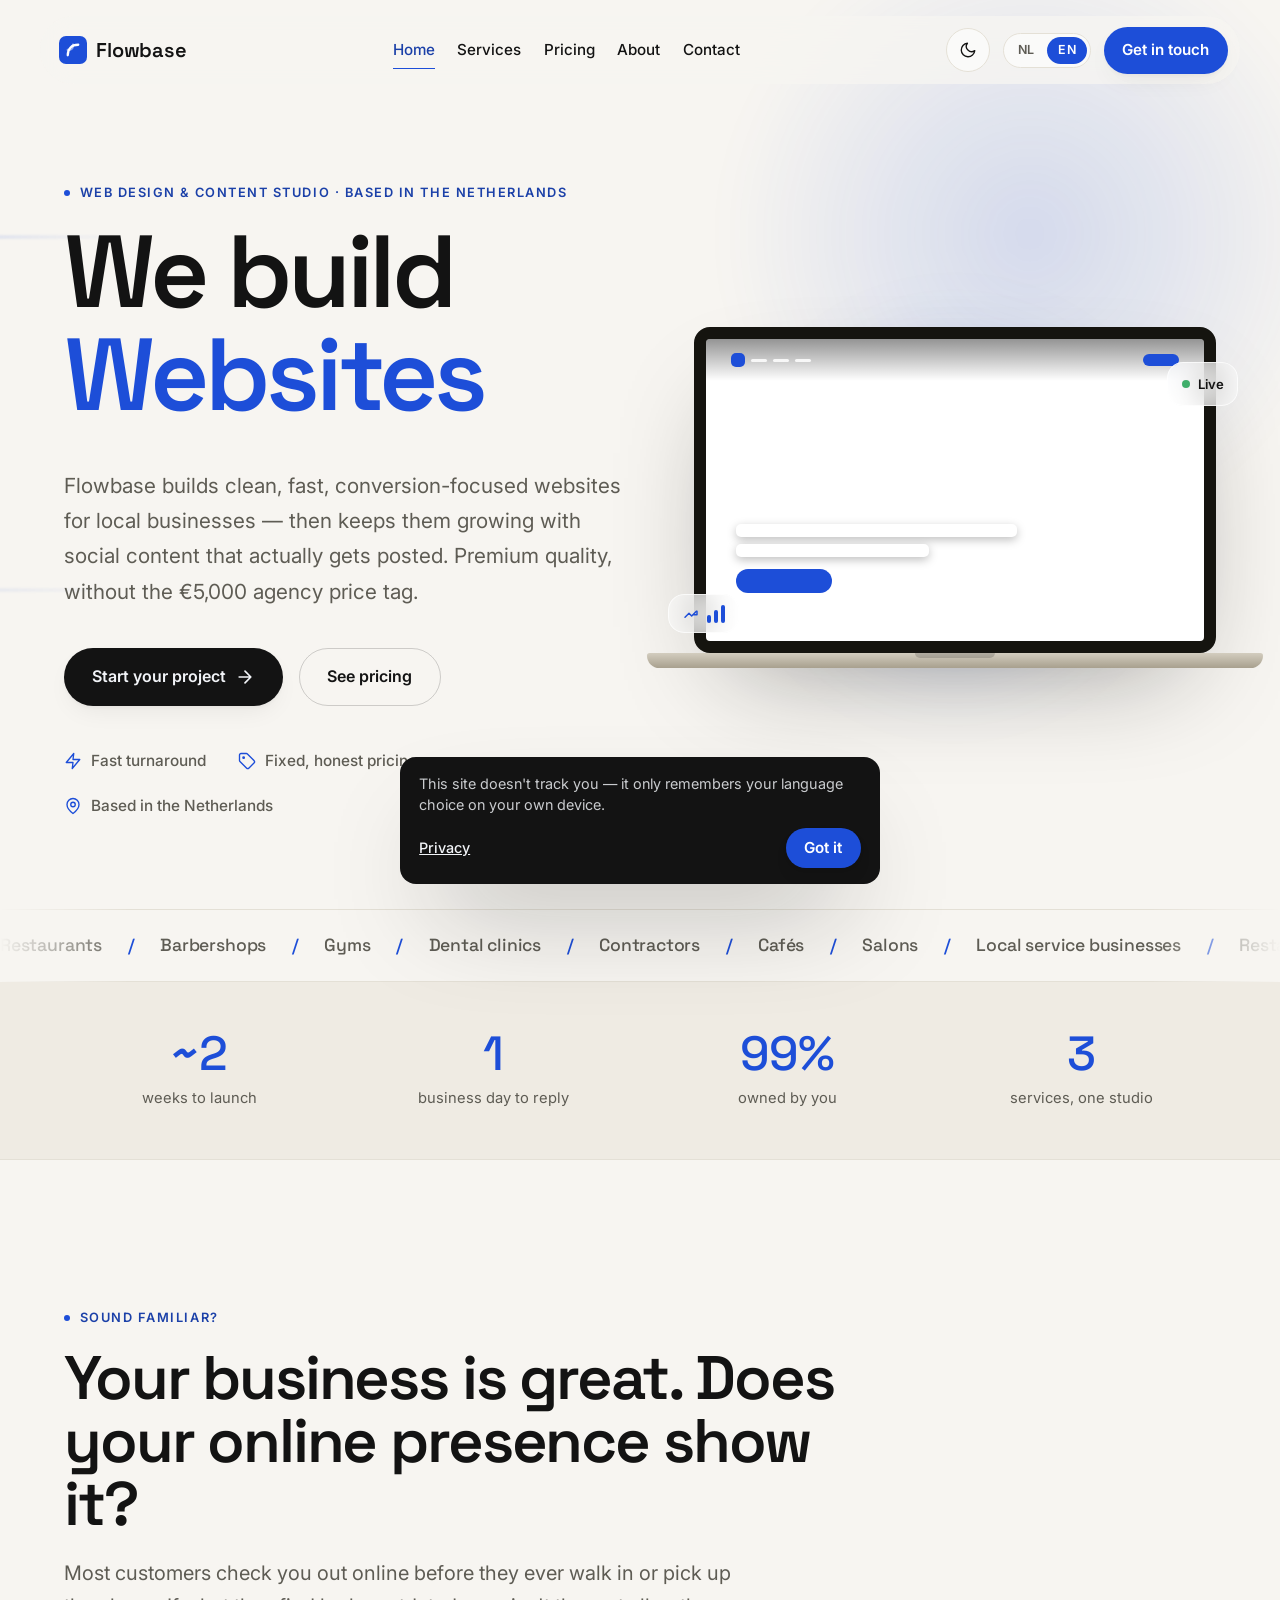
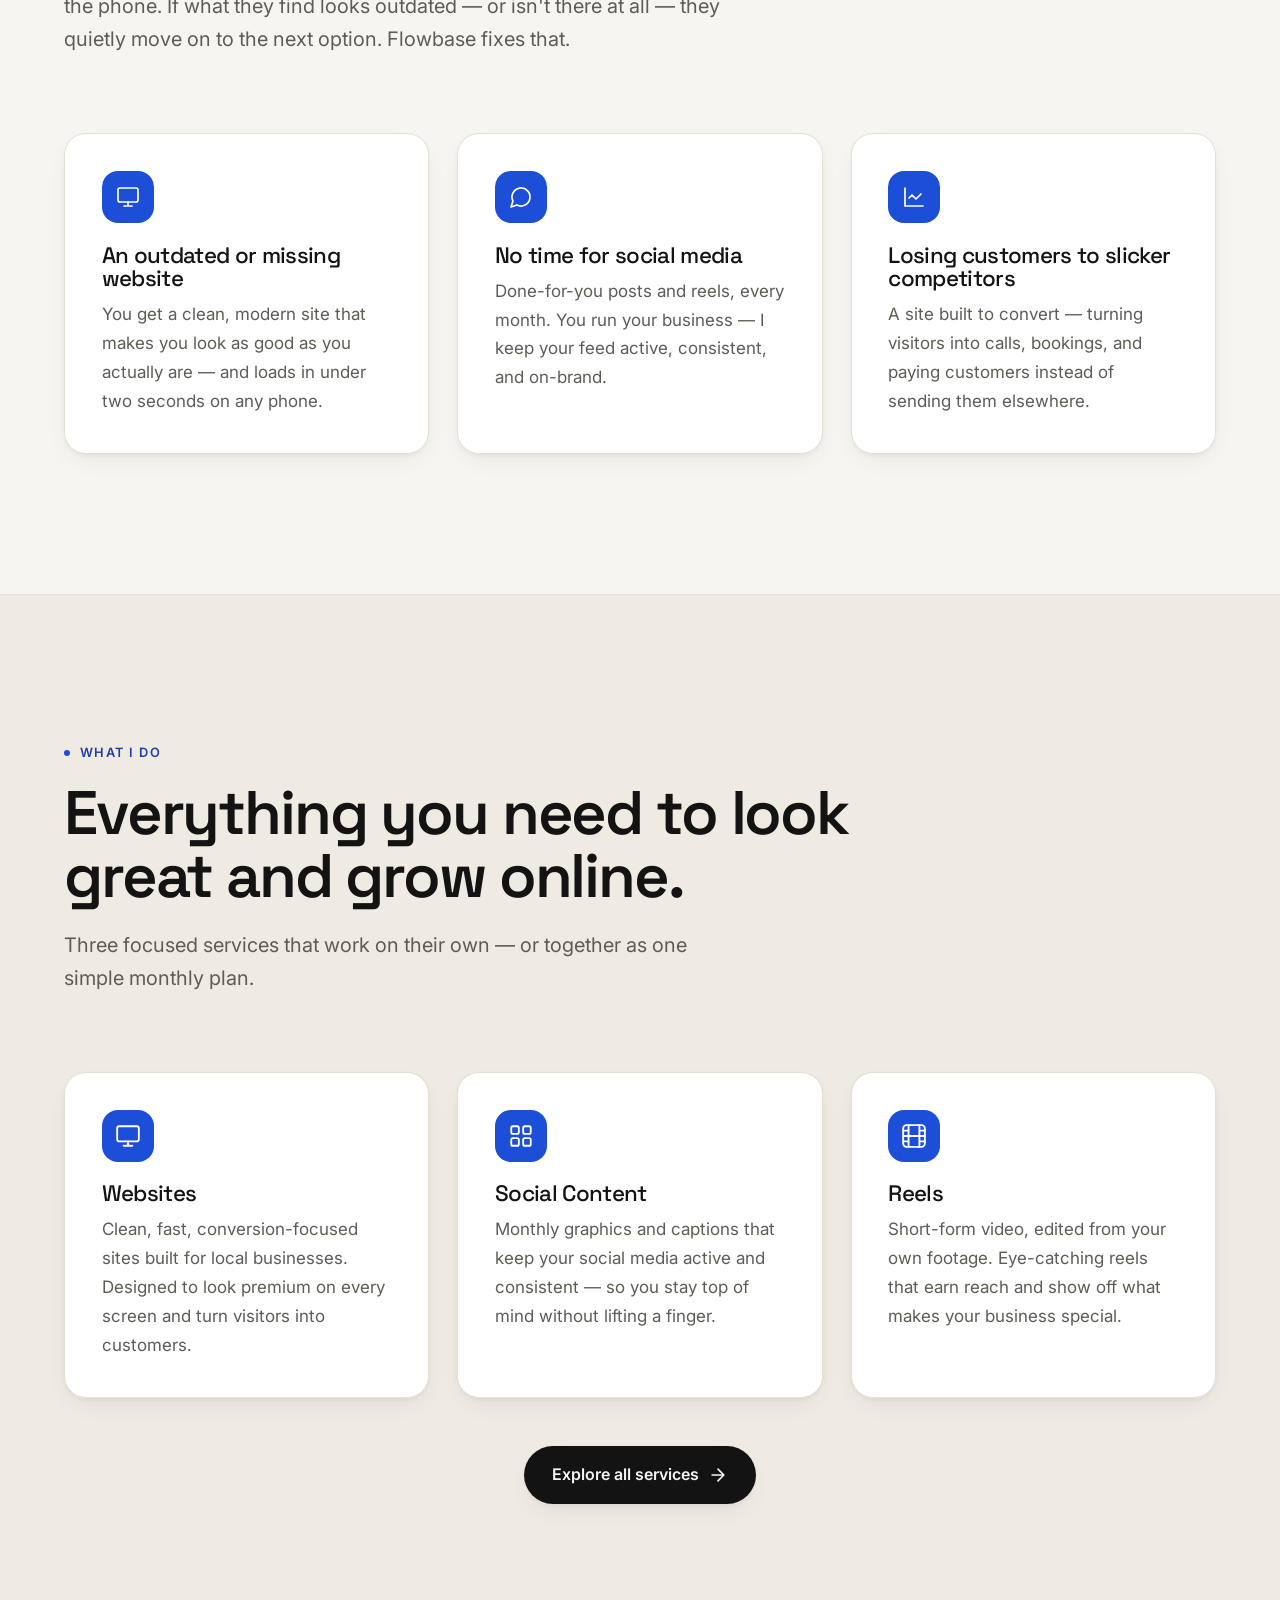
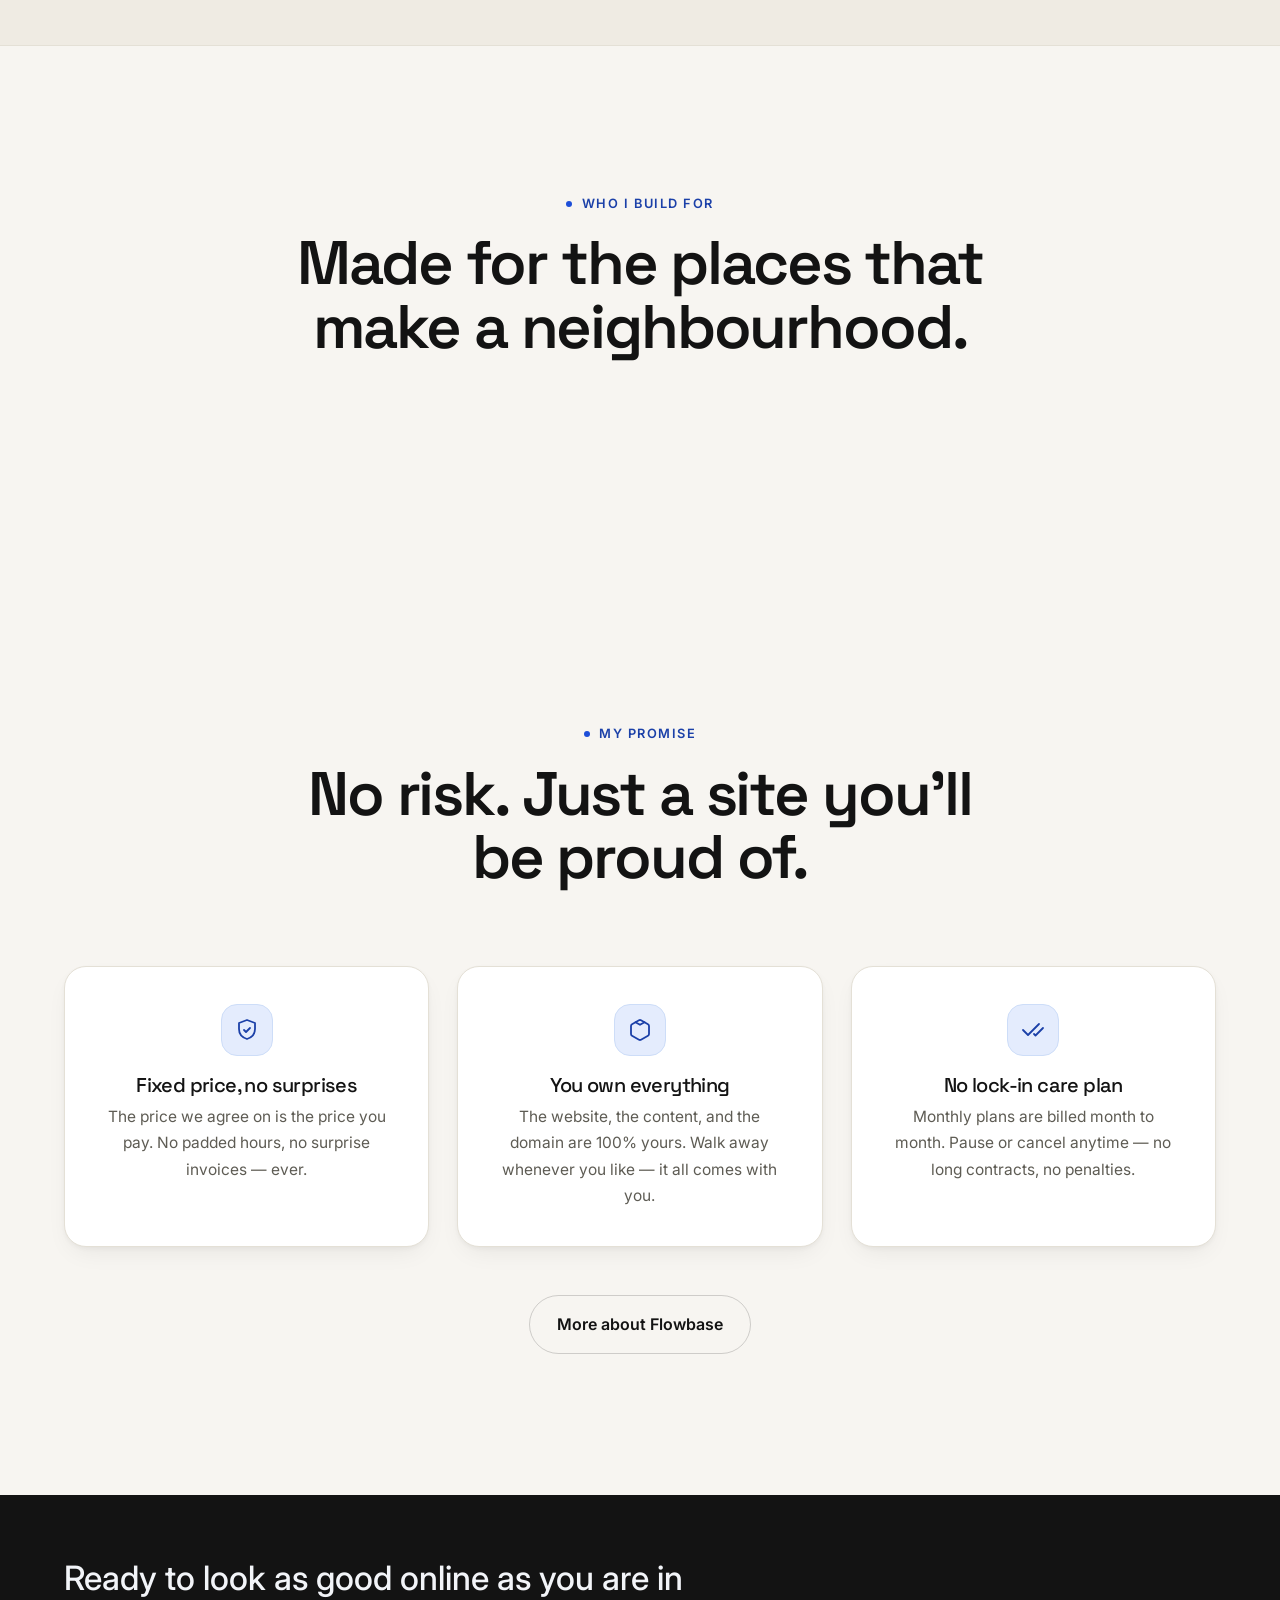
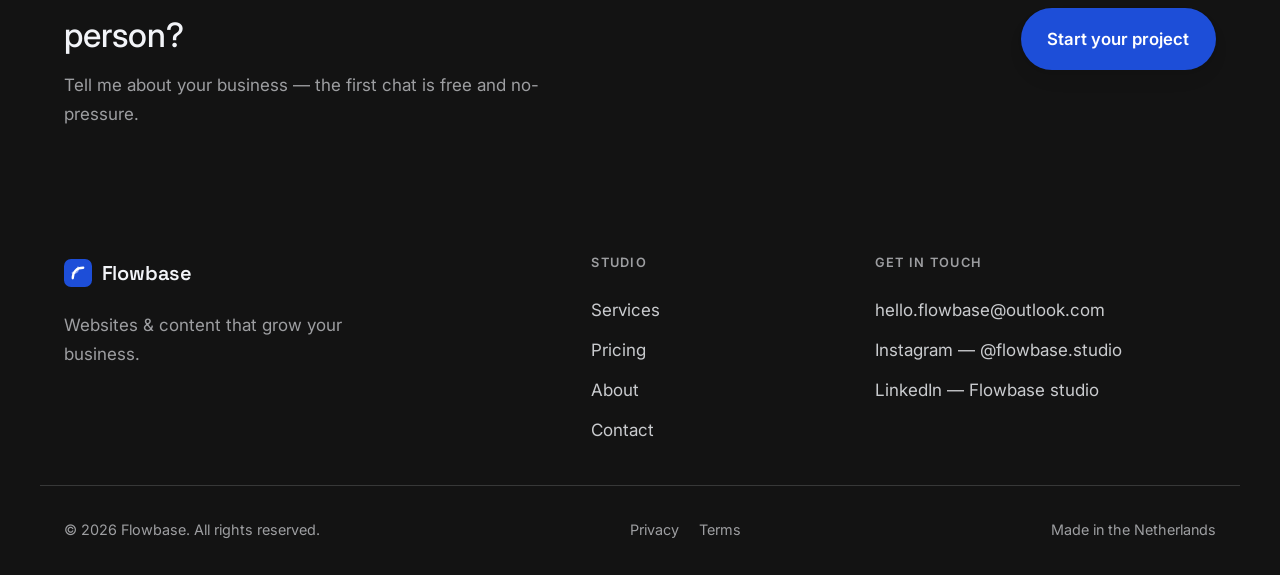
==== index.html @ be9048ef "Initial commit: Flowbase marketing site Static bilingual (NL/EN) multi-page site (Home, Services, Pr" ====
<!DOCTYPE html>
<html lang="en" data-page="home">
<head>
  <meta charset="UTF-8" />
  <meta name="viewport" content="width=device-width, initial-scale=1.0" />
  <title>Flowbase — Websites & content that grow your business</title>
  <meta name="description" content="Flowbase is a web design & content studio for local businesses in the Netherlands. Clean, fast, conversion-focused websites — plus ongoing social content." />
  <meta name="theme-color" content="#F7F5F1" />

  <!-- Open Graph / social preview. Export assets/img/og-image.svg → 1200×630 assets/img/og-image.jpg before launch. -->
  <meta property="og:type" content="website" />
  <meta property="og:site_name" content="Flowbase" />
  <meta property="og:title" content="Flowbase — Websites & content that grow your business" />
  <meta property="og:description" content="Clean, fast, conversion-focused websites for local businesses in the Netherlands — without the agency price tag." />
  <meta property="og:url" content="https://flowbase.nl/" />
  <meta property="og:image" content="https://flowbase.nl/assets/img/og-image.jpg" />
  <meta property="og:image:width" content="1200" />
  <meta property="og:image:height" content="630" />
  <meta property="og:locale" content="nl_NL" />
  <meta property="og:locale:alternate" content="en_US" />
  <meta name="twitter:card" content="summary_large_image" />
  <meta name="twitter:title" content="Flowbase — Websites & content that grow your business" />
  <meta name="twitter:image" content="https://flowbase.nl/assets/img/og-image.jpg" />

  <link rel="icon" href="assets/img/favicon.svg" type="image/svg+xml" />
  <link rel="apple-touch-icon" href="assets/img/favicon.svg" />
  <link rel="manifest" href="site.webmanifest" />
  <meta name="apple-mobile-web-app-title" content="Flowbase" />
  <meta name="mobile-web-app-capable" content="yes" />

  <!-- Local SEO: tells Google this is an NL studio serving local businesses -->
  <script type="application/ld+json">
  {
    "@context": "https://schema.org",
    "@type": "ProfessionalService",
    "name": "Flowbase",
    "description": "Web design & content studio for local businesses in the Netherlands. Clean, fast, conversion-focused websites plus ongoing social content.",
    "url": "https://flowbase.nl/",
    "email": "hello.flowbase@outlook.com",
    "image": "https://flowbase.nl/assets/img/og-image.jpg",
    "priceRange": "€€",
    "areaServed": { "@type": "Country", "name": "Netherlands" },
    "address": { "@type": "PostalAddress", "addressCountry": "NL" },
    "knowsLanguage": ["nl", "en"],
    "sameAs": [
      "https://www.instagram.com/flowbase.studio/",
      "https://www.linkedin.com/in/flowbase-studio-45427a419/"
    ],
    "makesOffer": [
      { "@type": "Offer", "itemOffered": { "@type": "Service", "name": "Website design & build" } },
      { "@type": "Offer", "itemOffered": { "@type": "Service", "name": "Social content" } },
      { "@type": "Offer", "itemOffered": { "@type": "Service", "name": "Reels / short-form video" } }
    ]
  }
  </script>

  <!-- prefetch other pages on hover for instant navigation -->
  <script type="speculationrules">
  { "prefetch": [ { "source": "document", "where": { "href_matches": "/*" }, "eagerness": "moderate" } ] }
  </script>

  <!-- Fonts: Fraunces (editorial display) + Inter (body) -->
  <link rel="preconnect" href="https://fonts.googleapis.com" />
  <link rel="preconnect" href="https://fonts.gstatic.com" crossorigin />
  <link href="https://fonts.googleapis.com/css2?family=Space+Grotesk:wght@400;500;600;700&family=Inter:wght@400;500;600;700&display=swap" rel="stylesheet" />

  <!-- set theme before paint to avoid a flash -->
  <script>
    (function () {
      try {
        var t = localStorage.getItem('flowbase-theme');
        if (t !== 'dark' && t !== 'light') {
          t = window.matchMedia && window.matchMedia('(prefers-color-scheme: dark)').matches ? 'dark' : 'light';
        }
        if (t === 'dark') document.documentElement.setAttribute('data-theme', 'dark');
      } catch (e) {}
    })();
  </script>

  <link rel="stylesheet" href="assets/css/styles.css" />
</head>
<body>
  <a class="skip-link" href="#main" data-i18n="skip">Skip to content</a>

  <!-- ============ NAV ============ -->
  <header class="nav" id="nav">
    <div class="nav__inner">
      <a href="index.html" class="brand" aria-label="Flowbase home">
        <span class="brand__mark" aria-hidden="true">
          <svg viewBox="0 0 32 32" width="28" height="28" fill="none">
            <rect width="32" height="32" rx="8" fill="#C2613D"/>
            <path d="M10 22c0-7 4-12 12-12" stroke="#FFFFFF" stroke-width="2.6" stroke-linecap="round"/>
            <path d="M10 16c4 0 6-2 6-6" stroke="#FFFFFF" stroke-width="2.6" stroke-linecap="round" opacity="0.5"/>
          </svg>
        </span>
        <span class="brand__name">Flowbase</span>
      </a>

      <nav class="nav__links" aria-label="Primary">
        <a href="index.html" class="is-active" aria-current="page" data-i18n="nav.home">Home</a>
        <a href="services.html" data-i18n="nav.services">Services</a>
        <a href="pricing.html" data-i18n="nav.pricing">Pricing</a>
        <a href="about.html" data-i18n="nav.about">About</a>
        <a href="contact.html" data-i18n="nav.contact">Contact</a>
      </nav>

      <div class="nav__cta">
        <button type="button" class="theme-toggle" aria-label="Toggle dark mode" aria-pressed="false">
          <svg class="i-moon" viewBox="0 0 24 24" width="18" height="18" fill="none" stroke="currentColor" stroke-width="1.8" stroke-linecap="round" stroke-linejoin="round" aria-hidden="true"><path d="M21 12.79A9 9 0 1 1 11.21 3 7 7 0 0 0 21 12.79z"/></svg>
          <svg class="i-sun" viewBox="0 0 24 24" width="18" height="18" fill="none" stroke="currentColor" stroke-width="1.8" stroke-linecap="round" stroke-linejoin="round" aria-hidden="true"><circle cx="12" cy="12" r="4"/><path d="M12 2v2M12 20v2M4.93 4.93l1.41 1.41M17.66 17.66l1.41 1.41M2 12h2M20 12h2M6.34 17.66l-1.41 1.41M19.07 4.93l-1.41 1.41"/></svg>
        </button>
        <div class="lang-switch" role="group" aria-label="Language / Taal">
          <button type="button" class="lang-switch__btn" data-lang="nl" aria-label="Nederlands" aria-pressed="false">NL</button>
          <button type="button" class="lang-switch__btn" data-lang="en" aria-label="English" aria-pressed="true">EN</button>
        </div>
        <a href="contact.html" class="btn btn--accent btn--sm" data-i18n="nav.cta">Get in touch</a>
      </div>

      <button class="nav__toggle" id="navToggle" aria-label="Open menu" aria-expanded="false" aria-controls="mobileMenu">
        <svg viewBox="0 0 24 24" width="24" height="24" fill="none" stroke="currentColor" stroke-width="1.8" stroke-linecap="round"><path d="M3 12h18M3 6h18M3 18h18"/></svg>
      </button>
    </div>

    <div class="mobile-menu" id="mobileMenu" hidden>
      <nav aria-label="Mobile">
        <a href="index.html" class="is-active" aria-current="page" data-i18n="nav.home">Home</a>
        <a href="services.html" data-i18n="nav.services">Services</a>
        <a href="pricing.html" data-i18n="nav.pricing">Pricing</a>
        <a href="about.html" data-i18n="nav.about">About</a>
        <a href="contact.html" data-i18n="nav.contact">Contact</a>
      </nav>
      <div class="mobile-menu__lang">
        <span data-i18n="nav.language">Language</span>
        <div class="lang-switch" role="group" aria-label="Language / Taal">
          <button type="button" class="lang-switch__btn" data-lang="nl" aria-label="Nederlands" aria-pressed="false">NL</button>
          <button type="button" class="lang-switch__btn" data-lang="en" aria-label="English" aria-pressed="true">EN</button>
        </div>
      </div>
      <div class="mobile-menu__lang">
        <span data-i18n="nav.theme">Theme</span>
        <button type="button" class="theme-toggle" aria-label="Toggle dark mode" aria-pressed="false">
          <svg class="i-moon" viewBox="0 0 24 24" width="18" height="18" fill="none" stroke="currentColor" stroke-width="1.8" stroke-linecap="round" stroke-linejoin="round" aria-hidden="true"><path d="M21 12.79A9 9 0 1 1 11.21 3 7 7 0 0 0 21 12.79z"/></svg>
          <svg class="i-sun" viewBox="0 0 24 24" width="18" height="18" fill="none" stroke="currentColor" stroke-width="1.8" stroke-linecap="round" stroke-linejoin="round" aria-hidden="true"><circle cx="12" cy="12" r="4"/><path d="M12 2v2M12 20v2M4.93 4.93l1.41 1.41M17.66 17.66l1.41 1.41M2 12h2M20 12h2M6.34 17.66l-1.41 1.41M19.07 4.93l-1.41 1.41"/></svg>
        </button>
      </div>
      <a href="contact.html" class="btn btn--accent btn--block" data-i18n="nav.cta">Get in touch</a>
    </div>
  </header>

  <main id="main">

    <!-- ============ HERO ============ -->
    <section class="hero" id="home">
      <div class="hero__accent" aria-hidden="true">
        <span class="hero__accent-glow"></span>
        <span class="hero__accent-line hero__accent-line--1"></span>
        <span class="hero__accent-line hero__accent-line--2"></span>
      </div>

      <div class="container hero__inner">
        <div class="hero__copy">
          <p class="eyebrow reveal">
            <span class="eyebrow__dot" aria-hidden="true"></span>
            <span data-i18n="hero.eyebrow">Web design &amp; content studio · Based in the Netherlands</span>
          </p>

          <h1 class="hero__title reveal">
            <span class="hero__lead" data-i18n="hero.lead">We build</span>
            <span class="rotate" aria-hidden="true" data-rotate>
              <span class="rotate__word is-active">Websites</span>
            </span>
            <span class="visually-hidden" data-i18n="hero.rotateAll">websites, content, reels, and growth.</span>
          </h1>

          <p class="hero__sub reveal" data-i18n="hero.sub">
            Flowbase builds clean, fast, conversion-focused websites for local businesses —
            then keeps them growing with social content that actually gets posted.
            Premium quality, without the €5,000 agency price tag.
          </p>
          <div class="hero__actions reveal">
            <a href="contact.html" class="btn btn--primary">
              <span data-i18n="hero.cta1">Start your project</span>
              <svg viewBox="0 0 24 24" width="20" height="20" fill="none" stroke="currentColor" stroke-width="2" stroke-linecap="round" stroke-linejoin="round" aria-hidden="true"><path d="M5 12h14M12 5l7 7-7 7"/></svg>
            </a>
            <a href="pricing.html" class="btn btn--outline" data-i18n="hero.cta2">See pricing</a>
          </div>

          <ul class="hero__trust reveal" aria-label="Reassurances">
            <li>
              <svg viewBox="0 0 24 24" width="18" height="18" fill="none" stroke="currentColor" stroke-width="1.8" stroke-linecap="round" stroke-linejoin="round" aria-hidden="true"><path d="M13 2 3 14h9l-1 8 10-12h-9z"/></svg>
              <span data-i18n="trust.fast">Fast turnaround</span>
            </li>
            <li>
              <svg viewBox="0 0 24 24" width="18" height="18" fill="none" stroke="currentColor" stroke-width="1.8" stroke-linecap="round" stroke-linejoin="round" aria-hidden="true"><path d="M12.586 2.586A2 2 0 0 0 11.172 2H4a2 2 0 0 0-2 2v7.172a2 2 0 0 0 .586 1.414l8.704 8.704a2.426 2.426 0 0 0 3.42 0l6.58-6.58a2.426 2.426 0 0 0 0-3.42z"/><circle cx="7.5" cy="7.5" r="1" fill="currentColor"/></svg>
              <span data-i18n="trust.pricing">Fixed, honest pricing</span>
            </li>
            <li>
              <svg viewBox="0 0 24 24" width="18" height="18" fill="none" stroke="currentColor" stroke-width="1.8" stroke-linecap="round" stroke-linejoin="round" aria-hidden="true"><path d="M20 10c0 6-8 12-8 12s-8-6-8-12a8 8 0 0 1 16 0z"/><circle cx="12" cy="10" r="3"/></svg>
              <span data-i18n="trust.nl">Based in the Netherlands</span>
            </li>
          </ul>
        </div>

        <div class="hero__visual reveal" aria-hidden="true">
          <div class="hero-visual">
            <span class="hero-visual__glow"></span>
            <div class="hero-visual__float">
              <!-- HERO DEVICE — laptop showing an example client website.
                   IMAGE: warm, bright local-business interior used as the site's hero photo.
                   Swap src with a real screenshot of a site you built. Ideal 1280×800 (16:10),
                   WebP, < ~120 KB. -->
              <div class="laptop">
                <div class="laptop__screen">
                  <div class="site-mock">
                    <img src="https://images.unsplash.com/photo-1554118811-1e0d58224f24?w=1100&q=80&auto=format&fit=crop" alt="" width="1280" height="800" loading="lazy" decoding="async" onerror="this.remove()" />
                    <div class="site-mock__bar">
                      <span class="site-mock__logo"></span>
                      <i></i><i></i><i></i><i class="is-cta"></i>
                    </div>
                    <div class="site-mock__cap"><b></b><b></b><em></em></div>
                  </div>
                </div>
                <div class="laptop__deck"></div>
              </div>
              <div class="hero-visual__chip hero-visual__chip--growth">
                <svg viewBox="0 0 24 24" width="16" height="16" fill="none" stroke="currentColor" stroke-width="2.2" stroke-linecap="round" stroke-linejoin="round"><path d="M3 17l6-6 4 4 7-7"/><path d="M21 8v5h-5"/></svg>
                <span class="hero-visual__bars"><i></i><i></i><i></i></span>
              </div>
              <div class="hero-visual__chip hero-visual__chip--live">
                <span class="hero-visual__pulse" aria-hidden="true"></span>
                <span>Live</span>
              </div>
            </div>
          </div>
        </div>
      </div>

      <div class="hero__marquee" aria-hidden="true">
        <div class="marquee__track">
          <span data-i18n="aud.restaurants">Restaurants</span><span class="dot">/</span>
          <span data-i18n="aud.barbershops">Barbershops</span><span class="dot">/</span>
          <span data-i18n="aud.gyms">Gyms</span><span class="dot">/</span>
          <span data-i18n="aud.dental">Dental clinics</span><span class="dot">/</span>
          <span data-i18n="aud.contractors">Contractors</span><span class="dot">/</span>
          <span data-i18n="aud.cafes">Cafés</span><span class="dot">/</span>
          <span data-i18n="aud.salons">Salons</span><span class="dot">/</span>
          <span data-i18n="aud.local">Local service businesses</span><span class="dot">/</span>
          <span data-i18n="aud.restaurants">Restaurants</span><span class="dot">/</span>
          <span data-i18n="aud.barbershops">Barbershops</span><span class="dot">/</span>
          <span data-i18n="aud.gyms">Gyms</span><span class="dot">/</span>
          <span data-i18n="aud.dental">Dental clinics</span><span class="dot">/</span>
          <span data-i18n="aud.contractors">Contractors</span><span class="dot">/</span>
          <span data-i18n="aud.cafes">Cafés</span><span class="dot">/</span>
          <span data-i18n="aud.salons">Salons</span><span class="dot">/</span>
          <span data-i18n="aud.local">Local service businesses</span><span class="dot">/</span>
        </div>
      </div>
    </section>

    <!-- ============ STATS ============ -->
    <section class="stats-band" aria-label="At a glance">
      <div class="container stats reveal">
        <div class="stat">
          <span class="stat__num" data-count="2" data-suffix="" data-prefix="~">~2</span>
          <span class="stat__label" data-i18n="stat1.label">weeks to launch</span>
        </div>
        <div class="stat">
          <span class="stat__num" data-count="1" data-suffix="" data-prefix="">1</span>
          <span class="stat__label" data-i18n="stat2.label">business day to reply</span>
        </div>
        <div class="stat">
          <span class="stat__num" data-count="100" data-suffix="%" data-prefix="">100%</span>
          <span class="stat__label" data-i18n="stat3.label">owned by you</span>
        </div>
        <div class="stat">
          <span class="stat__num" data-count="3" data-suffix="" data-prefix="">3</span>
          <span class="stat__label" data-i18n="stat4.label">services, one studio</span>
        </div>
      </div>
    </section>

    <!-- ============ PROBLEM / WHY ============ -->
    <section class="section problems" aria-labelledby="problems-title">
      <div class="container">
        <div class="section__head reveal">
          <p class="eyebrow"><span class="eyebrow__dot" aria-hidden="true"></span><span data-i18n="problems.eyebrow">Sound familiar?</span></p>
          <h2 class="section__title" id="problems-title" data-i18n="problems.title">Your business is great. Does your online presence show it?</h2>
          <p class="section__lead" data-i18n="problems.lead">Most customers check you out online before they ever walk in or pick up the phone. If what they find looks outdated — or isn't there at all — they quietly move on to the next option. Flowbase fixes that.</p>
        </div>

        <div class="grid grid--3">
          <article class="card problem-card reveal">
            <div class="problem-card__icon" aria-hidden="true">
              <svg viewBox="0 0 24 24" width="24" height="24" fill="none" stroke="currentColor" stroke-width="1.7" stroke-linecap="round" stroke-linejoin="round"><rect x="2" y="3" width="20" height="14" rx="2"/><path d="M8 21h8M12 17v4"/></svg>
            </div>
            <h3 data-i18n="p1.title">An outdated or missing website</h3>
            <p data-i18n="p1.body">You get a clean, modern site that makes you look as good as you actually are — and loads in under two seconds on any phone.</p>
          </article>

          <article class="card problem-card reveal">
            <div class="problem-card__icon" aria-hidden="true">
              <svg viewBox="0 0 24 24" width="24" height="24" fill="none" stroke="currentColor" stroke-width="1.7" stroke-linecap="round" stroke-linejoin="round"><path d="M7.9 20A9 9 0 1 0 4 16.1L2 22Z"/></svg>
            </div>
            <h3 data-i18n="p2.title">No time for social media</h3>
            <p data-i18n="p2.body">Done-for-you posts and reels, every month. You run your business — I keep your feed active, consistent, and on-brand.</p>
          </article>

          <article class="card problem-card reveal">
            <div class="problem-card__icon" aria-hidden="true">
              <svg viewBox="0 0 24 24" width="24" height="24" fill="none" stroke="currentColor" stroke-width="1.7" stroke-linecap="round" stroke-linejoin="round"><path d="M3 3v18h18"/><path d="m19 9-5 5-4-4-3 3"/></svg>
            </div>
            <h3 data-i18n="p3.title">Losing customers to slicker competitors</h3>
            <p data-i18n="p3.body">A site built to convert — turning visitors into calls, bookings, and paying customers instead of sending them elsewhere.</p>
          </article>
        </div>
      </div>
    </section>

    <!-- ============ SERVICES TEASER ============ -->
    <section class="section section--alt" aria-labelledby="home-services-title">
      <div class="container">
        <div class="section__head reveal">
          <p class="eyebrow"><span class="eyebrow__dot" aria-hidden="true"></span><span data-i18n="services.eyebrow">What I do</span></p>
          <h2 class="section__title" id="home-services-title" data-i18n="services.title">Everything you need to look great and grow online.</h2>
          <p class="section__lead" data-i18n="services.lead">Three focused services that work on their own — or together as one simple monthly plan.</p>
        </div>

        <div class="grid grid--3">
          <article class="card service-card reveal">
            <div class="service-card__icon" aria-hidden="true">
              <svg viewBox="0 0 24 24" width="26" height="26" fill="none" stroke="currentColor" stroke-width="1.7" stroke-linecap="round" stroke-linejoin="round"><rect x="2" y="3" width="20" height="14" rx="2"/><path d="M8 21h8M12 17v4"/></svg>
            </div>
            <h3 data-i18n="svc1.title">Websites</h3>
            <p data-i18n="svc1.body">Clean, fast, conversion-focused sites built for local businesses. Designed to look premium on every screen and turn visitors into customers.</p>
          </article>

          <article class="card service-card reveal">
            <div class="service-card__icon" aria-hidden="true">
              <svg viewBox="0 0 24 24" width="26" height="26" fill="none" stroke="currentColor" stroke-width="1.7" stroke-linecap="round" stroke-linejoin="round"><rect x="3" y="3" width="7" height="7" rx="1.5"/><rect x="14" y="3" width="7" height="7" rx="1.5"/><rect x="14" y="14" width="7" height="7" rx="1.5"/><rect x="3" y="14" width="7" height="7" rx="1.5"/></svg>
            </div>
            <h3 data-i18n="svc2.title">Social Content</h3>
            <p data-i18n="svc2.body">Monthly graphics and captions that keep your social media active and consistent — so you stay top of mind without lifting a finger.</p>
          </article>

          <article class="card service-card reveal">
            <div class="service-card__icon" aria-hidden="true">
              <svg viewBox="0 0 24 24" width="26" height="26" fill="none" stroke="currentColor" stroke-width="1.7" stroke-linecap="round" stroke-linejoin="round"><rect x="2" y="2" width="20" height="20" rx="3"/><path d="M7 2v20M17 2v20M2 12h20M2 7h5M2 17h5M17 17h5M17 7h5"/></svg>
            </div>
            <h3 data-i18n="svc3.title">Reels</h3>
            <p data-i18n="svc3.body">Short-form video, edited from your own footage. Eye-catching reels that earn reach and show off what makes your business special.</p>
          </article>
        </div>

        <div class="section__foot reveal">
          <a href="services.html" class="btn btn--primary"><span data-i18n="home.servicesCta">Explore all services</span>
            <svg viewBox="0 0 24 24" width="20" height="20" fill="none" stroke="currentColor" stroke-width="2" stroke-linecap="round" stroke-linejoin="round" aria-hidden="true"><path d="M5 12h14M12 5l7 7-7 7"/></svg>
          </a>
        </div>
      </div>
    </section>

    <!-- ============ LOCAL-BUSINESS INTERIORS ============ -->
    <section class="section" aria-labelledby="interiors-title">
      <div class="container">
        <div class="section__head section__head--center reveal">
          <p class="eyebrow"><span class="eyebrow__dot" aria-hidden="true"></span><span data-i18n="interiors.eyebrow">Who I build for</span></p>
          <h2 class="section__title" id="interiors-title" data-i18n="interiors.title">Made for the places that make a neighbourhood.</h2>
        </div>
        <!-- INTERIOR PHOTOS — bright, warm, modern local-business interiors. Swap for real client venues.
             Ideal 800×1000 (4:5), WebP, < ~120 KB each, kept to one consistent warm tone. -->
        <div class="interiors reveal">
          <figure class="interior">
            <img src="https://images.unsplash.com/photo-1559339352-11d035aa65de?w=800&q=80&auto=format&fit=crop" alt="Modern café interior" width="800" height="1000" loading="lazy" decoding="async" onerror="this.closest('.interior').style.display='none'" />
            <figcaption class="interior__label" data-i18n="interiors.cafe">Cafés</figcaption>
          </figure>
          <figure class="interior">
            <img src="https://images.unsplash.com/photo-1517248135467-4c7edcad34c4?w=800&q=80&auto=format&fit=crop" alt="Modern restaurant interior" width="800" height="1000" loading="lazy" decoding="async" onerror="this.closest('.interior').style.display='none'" />
            <figcaption class="interior__label" data-i18n="interiors.restaurant">Restaurants</figcaption>
          </figure>
          <figure class="interior">
            <img src="https://images.unsplash.com/photo-1503951914875-452162b0f3f1?w=800&q=80&auto=format&fit=crop" alt="Barbershop interior" width="800" height="1000" loading="lazy" decoding="async" onerror="this.closest('.interior').style.display='none'" />
            <figcaption class="interior__label" data-i18n="interiors.barber">Barbershops &amp; salons</figcaption>
          </figure>
        </div>
      </div>
    </section>

    <!-- ============ TRUST HIGHLIGHTS ============ -->
    <section class="section guarantee" aria-labelledby="home-guarantee-title">
      <div class="container">
        <div class="section__head section__head--center reveal">
          <p class="eyebrow"><span class="eyebrow__dot" aria-hidden="true"></span><span data-i18n="guarantee.eyebrow">My promise</span></p>
          <h2 class="section__title" id="home-guarantee-title" data-i18n="guarantee.title">No risk. Just a site you'll be proud of.</h2>
        </div>
        <div class="grid grid--3">
          <article class="card guarantee-card reveal">
            <div class="guarantee-card__icon" aria-hidden="true">
              <svg viewBox="0 0 24 24" width="24" height="24" fill="none" stroke="currentColor" stroke-width="1.8" stroke-linecap="round" stroke-linejoin="round"><path d="M12 2 4 5v6c0 5 3.4 8.5 8 10 4.6-1.5 8-5 8-10V5z"/><path d="m9 12 2 2 4-4"/></svg>
            </div>
            <h3 data-i18n="guarantee1.title">Fixed price, no surprises</h3>
            <p data-i18n="guarantee1.body">The price we agree on is the price you pay. No padded hours, no surprise invoices — ever.</p>
          </article>
          <article class="card guarantee-card reveal">
            <div class="guarantee-card__icon" aria-hidden="true">
              <svg viewBox="0 0 24 24" width="24" height="24" fill="none" stroke="currentColor" stroke-width="1.8" stroke-linecap="round" stroke-linejoin="round"><path d="M21 16V8a2 2 0 0 0-1-1.73l-7-4a2 2 0 0 0-2 0l-7 4A2 2 0 0 0 3 8v8a2 2 0 0 0 1 1.73l7 4a2 2 0 0 0 2 0l7-4A2 2 0 0 0 21 16z"/><path d="M7.5 4.27 12 6.81l4.5-2.54"/></svg>
            </div>
            <h3 data-i18n="guarantee2.title">You own everything</h3>
            <p data-i18n="guarantee2.body">The website, the content, and the domain are 100% yours. Walk away whenever you like — it all comes with you.</p>
          </article>
          <article class="card guarantee-card reveal">
            <div class="guarantee-card__icon" aria-hidden="true">
              <svg viewBox="0 0 24 24" width="24" height="24" fill="none" stroke="currentColor" stroke-width="1.8" stroke-linecap="round" stroke-linejoin="round"><path d="M18 6 7 17l-5-5"/><path d="m22 10-7.5 7.5L13 16"/></svg>
            </div>
            <h3 data-i18n="guarantee3.title">No lock-in care plan</h3>
            <p data-i18n="guarantee3.body">Monthly plans are billed month to month. Pause or cancel anytime — no long contracts, no penalties.</p>
          </article>
        </div>
        <div class="section__foot reveal">
          <a href="about.html" class="btn btn--outline" data-i18n="home.aboutCta">More about Flowbase</a>
        </div>
      </div>
    </section>

    <!-- ============ CTA ============ -->
    <section class="cta-band" aria-label="Get started">
      <div class="container cta-band__inner reveal">
        <div>
          <p class="cta-band__title" data-i18n="cta1.title">Ready to look as good online as you are in person?</p>
          <p class="cta-band__sub" data-i18n="cta1.sub">Tell me about your business — the first chat is free and no-pressure.</p>
        </div>
        <a href="contact.html" class="btn btn--accent btn--lg" data-i18n="cta1.btn">Start your project</a>
      </div>
    </section>
  </main>

  <!-- ============ FOOTER ============ -->
  <footer class="footer section--dark">
    <div class="container footer__inner">
      <div class="footer__brand">
        <a href="index.html" class="brand brand--light" aria-label="Flowbase home">
          <span class="brand__mark" aria-hidden="true">
            <svg viewBox="0 0 32 32" width="28" height="28" fill="none">
              <rect width="32" height="32" rx="8" fill="#C2613D"/>
              <path d="M10 22c0-7 4-12 12-12" stroke="#FFFFFF" stroke-width="2.6" stroke-linecap="round"/>
              <path d="M10 16c4 0 6-2 6-6" stroke="#FFFFFF" stroke-width="2.6" stroke-linecap="round" opacity="0.5"/>
            </svg>
          </span>
          <span class="brand__name">Flowbase</span>
        </a>
        <p class="footer__tag" data-i18n="footer.tag">Websites &amp; content that grow your business.</p>
      </div>

      <nav class="footer__nav" aria-label="Footer">
        <h4 data-i18n="footer.studio">Studio</h4>
        <a href="services.html" data-i18n="nav.services">Services</a>
        <a href="pricing.html" data-i18n="nav.pricing">Pricing</a>
        <a href="about.html" data-i18n="nav.about">About</a>
        <a href="contact.html" data-i18n="nav.contact">Contact</a>
      </nav>

      <div class="footer__contact">
        <h4 data-i18n="footer.getintouch">Get in touch</h4>
        <a href="mailto:hello.flowbase@outlook.com">hello.flowbase@outlook.com</a>
        <a href="https://www.instagram.com/flowbase.studio/" target="_blank" rel="noopener">Instagram — @flowbase.studio</a>
        <a href="https://www.linkedin.com/in/flowbase-studio-45427a419/" target="_blank" rel="noopener">LinkedIn — Flowbase studio</a>
      </div>
    </div>

    <div class="container footer__bottom">
      <p>© <span id="year">2026</span> Flowbase. <span data-i18n="footer.rights">All rights reserved.</span></p>
      <nav class="footer__legal" aria-label="Legal">
        <a href="privacy.html" data-i18n="footer.privacy">Privacy</a>
        <a href="terms.html" data-i18n="footer.terms">Terms</a>
      </nav>
      <p data-i18n="footer.madein">Made in the Netherlands</p>
    </div>
  </footer>

  <a class="wa-float" id="waFloat" target="_blank" rel="noopener" aria-label="Chat on WhatsApp" hidden>
    <svg viewBox="0 0 24 24" width="26" height="26" fill="currentColor" aria-hidden="true"><path d="M17.5 14.38c-.3-.15-1.76-.87-2.03-.97-.27-.1-.47-.15-.67.15s-.77.97-.94 1.17c-.17.2-.35.22-.65.07-.3-.15-1.26-.46-2.4-1.48-.89-.79-1.49-1.77-1.66-2.07-.17-.3-.02-.46.13-.61.13-.13.3-.35.45-.52.15-.17.2-.3.3-.5.1-.2.05-.37-.02-.52-.08-.15-.67-1.61-.92-2.21-.24-.58-.49-.5-.67-.51h-.57c-.2 0-.52.07-.79.37-.27.3-1.04 1.01-1.04 2.47 0 1.46 1.06 2.87 1.21 3.07.15.2 2.09 3.2 5.07 4.49.71.3 1.26.49 1.69.62.71.23 1.36.2 1.87.12.57-.08 1.76-.72 2-1.41.25-.69.25-1.28.17-1.41-.07-.13-.27-.2-.57-.35z"/><path d="M12 2a10 10 0 0 0-8.6 15.08L2 22l5.05-1.32A10 10 0 1 0 12 2zm0 18.2c-1.5 0-2.97-.4-4.25-1.16l-.3-.18-3 .79.8-2.93-.2-.3A8.2 8.2 0 1 1 12 20.2z"/></svg>
  </a>

  <div class="mobile-bar" id="mobileBar">
    <a href="contact.html" class="btn btn--accent mobile-bar__cta" data-i18n="nav.cta">Get in touch</a>
    <a class="mobile-bar__wa" id="waBar" target="_blank" rel="noopener" aria-label="WhatsApp" hidden>
      <svg viewBox="0 0 24 24" width="24" height="24" fill="currentColor" aria-hidden="true"><path d="M17.5 14.38c-.3-.15-1.76-.87-2.03-.97-.27-.1-.47-.15-.67.15s-.77.97-.94 1.17c-.17.2-.35.22-.65.07-.3-.15-1.26-.46-2.4-1.48-.89-.79-1.49-1.77-1.66-2.07-.17-.3-.02-.46.13-.61.13-.13.3-.35.45-.52.15-.17.2-.3.3-.5.1-.2.05-.37-.02-.52-.08-.15-.67-1.61-.92-2.21-.24-.58-.49-.5-.67-.51h-.57c-.2 0-.52.07-.79.37-.27.3-1.04 1.01-1.04 2.47 0 1.46 1.06 2.87 1.21 3.07.15.2 2.09 3.2 5.07 4.49.71.3 1.26.49 1.69.62.71.23 1.36.2 1.87.12.57-.08 1.76-.72 2-1.41.25-.69.25-1.28.17-1.41-.07-.13-.27-.2-.57-.35z"/><path d="M12 2a10 10 0 0 0-8.6 15.08L2 22l5.05-1.32A10 10 0 1 0 12 2zm0 18.2c-1.5 0-2.97-.4-4.25-1.16l-.3-.18-3 .79.8-2.93-.2-.3A8.2 8.2 0 1 1 12 20.2z"/></svg>
    </a>
  </div>

  <button class="to-top" id="toTop" type="button" aria-label="Back to top" hidden>
    <svg viewBox="0 0 24 24" width="22" height="22" fill="none" stroke="currentColor" stroke-width="2" stroke-linecap="round" stroke-linejoin="round" aria-hidden="true"><path d="M12 19V5M5 12l7-7 7 7"/></svg>
  </button>

  <div class="cookie" id="cookieNote" role="region" aria-label="Privacy notice" hidden>
    <p data-i18n="cookie.text">This site doesn't track you — it only remembers your language choice on your own device.</p>
    <div class="cookie__actions">
      <a href="privacy.html" class="cookie__link" data-i18n="cookie.link">Privacy</a>
      <button class="btn btn--accent btn--sm" id="cookieOk" type="button" data-i18n="cookie.ok">Got it</button>
    </div>
  </div>

  <script src="assets/js/script.js"></script>
</body>
</html>
---- assets/css/styles.css ----
/* =========================================================
   Flowbase — editorial, warm monochrome + terracotta accent
   Type:  Fraunces (display serif) + Inter (body)
   Color: warm off-white + near-black ink, terracotta/clay accent
   ========================================================= */

:root {
  /* color — warm neutral base */
  --ink:        #131313;
  --ink-2:      #1d1d1b;
  --paper:      #F7F5F1;
  --paper-2:    #EFEBE3;
  --surface:    #FFFFFF;
  --text:       #131313;
  --muted:      #5E5C54;
  --border:     #E4E0D6;
  --border-ink: rgba(19,19,19,.18);

  /* accent — blue (trial: white / black / blue). Revert: #C2613D / #AC5230 / #934425 / #F3E2D7 */
  --accent:      #1D4ED8;
  --accent-2:    #1843B8;
  --accent-deep: #1B40A8;
  --accent-soft: #E4ECFD;

  --text-on-dark:  #F2F4F8;
  --muted-on-dark: rgba(242,244,248,.62);
  --border-on-dark: rgba(242,244,248,.16);

  /* radius — soft, rounded, pill buttons */
  --r-sm: 12px;
  --r-md: 16px;
  --r-lg: 22px;
  --r-xl: 30px;
  --r-btn: 999px;
  --r-pill: 999px;

  /* shadow — soft, large, premium depth */
  --shadow-sm: 0 2px 4px rgba(19,19,19,.04), 0 10px 26px -8px rgba(19,19,19,.08);
  --shadow-md: 0 26px 60px -28px rgba(19,19,19,.30);
  --shadow-lg: 0 50px 110px -40px rgba(19,19,19,.42);

  /* type — geometric grotesk display + clean sans body */
  --font-display: 'Space Grotesk', 'Inter', system-ui, sans-serif;
  --font-body: 'Inter', system-ui, -apple-system, sans-serif;

  --container: 75rem;
}

/* ---------- reset / base ---------- */
*, *::before, *::after { box-sizing: border-box; }
* { margin: 0; }
/* honor the [hidden] attribute even on elements with a display rule (e.g. .btn) —
   keeps gated controls like #bookCall truly hidden until enabled */
[hidden] { display: none !important; }

html {
  scroll-behavior: smooth;
  scroll-padding-top: 6rem;
  -webkit-text-size-adjust: 100%;
}

body {
  font-family: var(--font-body);
  background: var(--paper);
  color: var(--text);
  line-height: 1.7;
  font-size: 1.0625rem;
  -webkit-font-smoothing: antialiased;
  text-rendering: optimizeLegibility;
}

h1, h2, h3, h4 {
  font-family: var(--font-display);
  font-optical-sizing: auto;
  font-weight: 600;
  line-height: 1.05;
  letter-spacing: -0.03em;
}

a { color: inherit; text-decoration: none; }
img, svg { display: block; max-width: 100%; }
ul { list-style: none; padding: 0; }
button { font-family: inherit; cursor: pointer; }

::selection { background: var(--accent); color: #fff; }

.skip-link {
  position: absolute;
  left: -999px; top: 0;
  background: var(--ink);
  color: var(--text-on-dark);
  padding: .75rem 1.25rem;
  border-radius: 0 0 var(--r-sm) 0;
  z-index: 200;
}
.skip-link:focus { left: 0; }

.container {
  width: 100%;
  max-width: var(--container);
  margin-inline: auto;
  padding-inline: 1.5rem;
}

/* ---------- shared section bits ---------- */
.section { padding-block: clamp(5.5rem, 11vw, 10rem); }
.section--alt { background: var(--paper-2); border-top: 1px solid var(--border); border-bottom: 1px solid var(--border); }
.section--dark { background: var(--ink); color: var(--text-on-dark); }

[id] { scroll-margin-top: 6rem; }

.section__head { max-width: 50rem; margin-bottom: clamp(3rem, 6vw, 5rem); }
.section__head--sm { margin-bottom: 2.25rem; }

.section__title {
  font-size: clamp(2.3rem, 4.8vw, 3.9rem);
  font-weight: 600;
  letter-spacing: -0.035em;
  line-height: 1.03;
}
.section__lead {
  margin-top: 1.3rem;
  color: var(--muted);
  font-size: clamp(1.08rem, 1.6vw, 1.25rem);
  line-height: 1.65;
  max-width: 42rem;
}
.section--dark .section__lead { color: var(--muted-on-dark); }
.section__foot { margin-top: 3rem; display: flex; justify-content: center; }

/* ---------- page header (subpages) ---------- */
.page-header { position: relative; padding-top: clamp(8.5rem, 15vw, 11rem); padding-bottom: clamp(1.5rem, 4vw, 3rem); }
.page-header__inner { max-width: 52rem; }
.page-header h1 { font-family: var(--font-display); font-weight: 600; font-size: clamp(2.8rem, 6.5vw, 5rem); letter-spacing: -0.038em; line-height: 1.0; margin-bottom: 1.1rem; }
.page-header .lead { color: var(--muted); font-size: clamp(1.08rem, 1.7vw, 1.3rem); max-width: 42rem; line-height: 1.65; }

.eyebrow {
  display: inline-flex;
  align-items: center;
  gap: .6rem;
  font-family: var(--font-body);
  font-weight: 600;
  font-size: .8rem;
  letter-spacing: .12em;
  text-transform: uppercase;
  color: var(--accent-deep);
  margin-bottom: 1.1rem;
}
.eyebrow--light { color: var(--accent); }
.eyebrow__dot { width: 6px; height: 6px; border-radius: 50%; background: var(--accent); }

.note { color: var(--muted); font-size: .95rem; }
.note--center { text-align: center; margin-top: 3rem; max-width: 40rem; margin-inline: auto; }

/* ---------- buttons ---------- */
.btn {
  display: inline-flex;
  align-items: center;
  justify-content: center;
  gap: .55rem;
  font-family: var(--font-body);
  font-weight: 600;
  font-size: 1rem;
  padding: .92rem 1.7rem;
  border: 1.5px solid transparent;
  border-radius: var(--r-btn);
  transition: transform .2s ease, background-color .2s ease, box-shadow .2s ease, border-color .2s ease, color .2s ease;
  white-space: nowrap;
}
.btn svg { transition: transform .2s ease; }
.btn:hover svg { transform: translateX(3px); }

.btn--primary { background: var(--ink); color: var(--text-on-dark); box-shadow: var(--shadow-sm); }
.btn--primary:hover { background: #000; transform: translateY(-2px); box-shadow: var(--shadow-md); }

.btn--outline { background: transparent; color: var(--text); border-color: var(--border-ink); }
.btn--outline:hover { background: var(--ink); color: var(--text-on-dark); border-color: var(--ink); transform: translateY(-2px); }

.btn--light { background: var(--surface); color: var(--ink); }
.btn--light:hover { background: var(--paper); transform: translateY(-2px); box-shadow: var(--shadow-md); }

.btn--accent { background: var(--accent); color: #fff; box-shadow: var(--shadow-sm); }
.btn--accent:hover { background: var(--accent-2); transform: translateY(-2px); box-shadow: var(--shadow-md); }

.btn--sm { padding: .6rem 1.1rem; font-size: .95rem; }
.btn--lg { padding: 1rem 1.6rem; font-size: 1.05rem; }
.btn--block { width: 100%; }

/* ---------- nav ---------- */
.nav { position: fixed; inset: 0 0 auto 0; z-index: 100; padding: 1rem 1.5rem; }
.nav__inner {
  max-width: var(--container);
  margin-inline: auto;
  display: flex;
  align-items: center;
  justify-content: space-between;
  gap: 1rem;
  padding: .6rem .7rem .6rem 1.1rem;
  background: rgba(247,245,241,.78);
  backdrop-filter: blur(14px) saturate(140%);
  -webkit-backdrop-filter: blur(14px) saturate(140%);
  border: 1px solid transparent;
  border-radius: var(--r-pill);
  transition: box-shadow .3s ease, background-color .3s ease, border-color .3s ease;
}
.nav.is-scrolled .nav__inner { background: rgba(247,245,241,.94); box-shadow: var(--shadow-md); border-color: var(--border); }

.brand { display: inline-flex; align-items: center; gap: .6rem; font-family: var(--font-display); font-weight: 600; font-size: 1.25rem; letter-spacing: -0.01em; }
.brand__mark { display: inline-flex; }
/* logo tile follows the accent token (trial: blue). Revert: delete this rule (inline SVG is orange). */
.brand__mark rect { fill: var(--accent); }
.brand--light { color: var(--text-on-dark); }

.nav__links { display: flex; align-items: center; gap: 1.4rem; }
.nav__links a { font-weight: 500; font-size: .95rem; color: var(--text); position: relative; padding: .25rem 0; transition: transform .2s ease, color .2s ease; }
.nav__links a::after { content: ''; position: absolute; left: 0; bottom: -2px; width: 0; height: 1.5px; background: var(--accent); transition: width .25s ease; }
.nav__links a:hover, .nav__links a:focus-visible { transform: scale(1.05); }
.nav__links a:hover::after, .nav__links a:focus-visible::after { width: 100%; }
/* scrollspy: current section */
.nav__links a.is-active { color: var(--accent-deep); }
.nav__links a.is-active::after { width: 100%; }

.nav__toggle { display: none; align-items: center; justify-content: center; width: 44px; height: 44px; background: transparent; border: 1px solid var(--border); border-radius: var(--r-sm); color: var(--ink); }

.mobile-menu {
  max-width: var(--container);
  margin: .6rem auto 0;
  background: rgba(255,255,255,.97);
  backdrop-filter: blur(14px);
  border: 1px solid var(--border);
  border-radius: var(--r-lg);
  padding: 1rem;
  box-shadow: var(--shadow-lg);
}
.mobile-menu nav { display: flex; flex-direction: column; }
.mobile-menu nav a { padding: .85rem .5rem; font-weight: 500; border-bottom: 1px solid var(--border); }
.mobile-menu nav a:last-of-type { border-bottom: 0; }
.mobile-menu .btn { margin-top: .85rem; }
.mobile-menu__lang { display: flex; align-items: center; justify-content: space-between; gap: 1rem; padding: .95rem .5rem; border-bottom: 1px solid var(--border); font-weight: 500; }
.mobile-menu__lang > span { color: var(--muted); }
/* roomier language toggle on touch (≥44px tap target) */
.mobile-menu__lang .lang-switch { gap: 4px; padding: 4px; }
.mobile-menu__lang .lang-switch__btn { display: inline-flex; align-items: center; min-height: 44px; padding-inline: 1.15rem; font-size: .9rem; }

/* ---------- language switch (effect 10) ---------- */
.nav__cta { display: inline-flex; align-items: center; gap: .8rem; }
.lang-switch { display: inline-flex; align-items: center; gap: 2px; padding: 3px; border: 1px solid var(--border); border-radius: var(--r-pill); background: rgba(255,255,255,.55); }
.lang-switch__btn {
  border: 0; background: transparent;
  font-family: var(--font-body); font-weight: 600; font-size: .78rem; letter-spacing: .03em; line-height: 1;
  color: var(--muted); padding: .46rem .68rem; border-radius: var(--r-pill);
  transition: color .2s ease, background-color .2s ease;
}
.lang-switch__btn:hover { color: var(--text); }
.lang-switch__btn[aria-pressed="true"] { background: var(--accent); color: #fff; }

/* ---------- a11y helper ---------- */
.visually-hidden {
  position: absolute !important;
  width: 1px; height: 1px; padding: 0; margin: -1px;
  overflow: hidden; clip: rect(0 0 0 0); white-space: nowrap; border: 0;
}

/* ---------- hero ---------- */
.hero { position: relative; overflow: hidden; padding-top: clamp(8.5rem, 15vw, 11rem); }
.hero__inner {
  position: relative; z-index: 1;
  display: grid;
  grid-template-columns: minmax(0, 1.04fr) minmax(0, .96fr);
  gap: clamp(2rem, 5vw, 4.5rem);
  align-items: center;
}
.hero__copy { max-width: 38rem; }

/* ambient animated accent line + glow (effect 1) — decorative, GPU-only */
.hero__accent { position: absolute; inset: 0; z-index: 0; pointer-events: none; overflow: hidden; }
.hero__accent-glow {
  position: absolute; top: -12%; right: -8%;
  width: 44rem; height: 44rem; max-width: 75vw;
  background: radial-gradient(circle, rgba(29,78,216,.16), transparent 62%);
  filter: blur(18px);
  will-change: transform, opacity;
  animation: glowPulse 14s ease-in-out infinite;
}
.hero__accent-line {
  position: absolute; left: -45%; width: 55%; height: 2px;
  background: linear-gradient(90deg, transparent, var(--accent), transparent);
  filter: blur(1.4px); opacity: .5;
  will-change: transform;
  animation: lineDrift 30s linear infinite;
}
.hero__accent-line--1 { top: 24%; }
.hero__accent-line--2 { top: 60%; height: 1.5px; opacity: .34; animation-duration: 44s; animation-delay: -14s; }
@keyframes lineDrift {
  0%   { transform: translateX(0) rotate(-9deg); }
  100% { transform: translateX(330%) rotate(-9deg); }
}
@keyframes glowPulse {
  0%, 100% { transform: scale(1); opacity: .85; }
  50%      { transform: scale(1.12); opacity: 1; }
}

.hero__title {
  font-size: clamp(3.1rem, 8vw, 6.4rem);
  font-weight: 600;
  letter-spacing: -0.04em;
  line-height: 1.0;
  margin-bottom: 1.7rem;
}
.hero__lead { display: block; }

/* rotating word (effect 2) — locked height, cross-fade, zero layout shift */
.rotate { display: block; position: relative; height: 1.14em; overflow: hidden; }
.rotate__word {
  position: absolute; left: 0; top: 0;
  white-space: nowrap;
  font-weight: 600;
  color: var(--accent);
  opacity: 0; transform: translateY(.45em);
  will-change: transform, opacity;
}
.rotate__word.is-active {
  opacity: 1; transform: none;
  transition: opacity .55s ease, transform .55s cubic-bezier(.2,.65,.2,1);
}
.rotate__word.is-leaving {
  opacity: 0; transform: translateY(-.5em);
  transition: opacity .5s ease, transform .5s cubic-bezier(.2,.65,.2,1);
}

.hero__sub { font-size: clamp(1.12rem, 1.7vw, 1.3rem); color: var(--muted); max-width: 38rem; line-height: 1.7; }
.hero__actions { display: flex; flex-wrap: wrap; gap: 1rem; margin-top: 2.4rem; }

.hero__trust { display: flex; flex-wrap: wrap; gap: 1.2rem 2rem; margin-top: 2.6rem; }
.hero__trust li { display: inline-flex; align-items: center; gap: .55rem; color: var(--muted); font-size: .96rem; font-weight: 500; }
.hero__trust svg { color: var(--accent); }

/* floating CSS/SVG hero visual (effect 5B) */
.hero__visual { position: relative; }
.hero-visual { position: relative; display: grid; place-items: center; }
.hero-visual__glow {
  position: absolute; inset: 6% 0 0; margin: auto;
  width: 80%; aspect-ratio: 1; border-radius: 50%;
  background: radial-gradient(circle, rgba(29,78,216,.30), transparent 66%);
  filter: blur(34px); z-index: 0;
}
.hero-visual__float {
  position: relative; z-index: 1;
  width: 100%; max-width: 34rem;
  will-change: transform;
  animation: floaty 6s ease-in-out infinite;
}
@keyframes floaty { 0%, 100% { transform: translateY(0); } 50% { transform: translateY(-12px); } }

.browser { background: var(--surface); border: 1px solid var(--border); border-radius: var(--r-lg); box-shadow: var(--shadow-lg); overflow: hidden; }
.browser__bar { display: flex; align-items: center; gap: .45rem; padding: .7rem .9rem; background: var(--paper); border-bottom: 1px solid var(--border); }
.browser__dot { width: 9px; height: 9px; border-radius: 50%; background: #d8d3c6; }
.browser__url { margin-left: .55rem; flex: 1; height: 16px; border-radius: var(--r-pill); background: var(--paper-2); }
.browser__body { padding: 1.3rem; display: flex; flex-direction: column; gap: .7rem; }
.browser__headline { height: 16px; width: 58%; border-radius: 6px; background: var(--ink); }
.browser__accent { height: 10px; width: 34%; border-radius: 6px; background: var(--accent); }
.browser__line { height: 9px; border-radius: 6px; background: var(--paper-2); }
.browser__line--1 { width: 90%; }
.browser__line--2 { width: 72%; }
.browser__cards { display: grid; grid-template-columns: repeat(3, 1fr); gap: .55rem; margin-top: .5rem; }
.browser__card { aspect-ratio: 3 / 4; border-radius: var(--r-sm); background: var(--paper); border: 1px solid var(--border); }
.browser__card:first-child { background: linear-gradient(160deg, var(--accent-soft), #cdddf8); border-color: #cdddf8; }

.hero-visual__chip {
  position: absolute; z-index: 4;
  display: inline-flex; align-items: center; gap: .5rem;
  background: rgba(255,255,255,.62);
  -webkit-backdrop-filter: blur(16px) saturate(150%);
  backdrop-filter: blur(16px) saturate(150%);
  border: 1px solid rgba(255,255,255,.7);
  border-radius: var(--r-md); padding: .6rem .85rem;
  box-shadow: var(--shadow-md); font-size: .82rem; font-weight: 600;
  will-change: transform;
}
html[data-theme="dark"] .hero-visual__chip { background: rgba(26,28,34,.6); border-color: rgba(242,244,248,.14); }
.hero-visual__chip--growth { left: -1.6rem; bottom: 2.2rem; color: var(--accent); animation: floaty2 6s ease-in-out infinite; animation-delay: -3s; }
.hero-visual__chip--live { right: -1.4rem; top: 2.2rem; color: var(--text); animation: floaty2 7s ease-in-out infinite; animation-delay: -1.5s; }
.hero-visual__pulse { width: 8px; height: 8px; border-radius: 50%; background: #3fae6a; animation: pulse 2s ease-out infinite; }
@keyframes floaty2 { 0%, 100% { transform: translateY(0); } 50% { transform: translateY(9px); } }
@keyframes pulse { 0% { box-shadow: 0 0 0 0 rgba(63,174,106,.5); } 70% { box-shadow: 0 0 0 8px rgba(63,174,106,0); } 100% { box-shadow: 0 0 0 0 rgba(63,174,106,0); } }

/* shimmer sweep across the mock content bars (richer hero visual) */
.browser__headline, .browser__line { position: relative; overflow: hidden; }
.browser__headline::after, .browser__line::after {
  content: ''; position: absolute; inset: 0; transform: translateX(-100%);
  background: linear-gradient(90deg, transparent, rgba(255,255,255,.55), transparent);
  animation: shimmer 2.8s ease-in-out infinite;
}
.browser__line--2::after { animation-delay: .5s; }
@keyframes shimmer { 0% { transform: translateX(-100%); } 60%, 100% { transform: translateX(220%); } }
.hero-visual__bars { display: inline-flex; align-items: flex-end; gap: 3px; height: 18px; }
.hero-visual__bars i { width: 4px; border-radius: 2px; background: var(--accent); }
.hero-visual__bars i:nth-child(1) { height: 40%; }
.hero-visual__bars i:nth-child(2) { height: 70%; }
.hero-visual__bars i:nth-child(3) { height: 100%; }

/* hero marquee */
.hero__marquee {
  margin-top: clamp(3.5rem, 7vw, 6rem);
  padding: 1.3rem 0;
  border-top: 1px solid var(--border);
  border-bottom: 1px solid var(--border);
  overflow: hidden;
  -webkit-mask-image: linear-gradient(90deg, transparent, #000 10%, #000 90%, transparent);
          mask-image: linear-gradient(90deg, transparent, #000 10%, #000 90%, transparent);
}
.marquee__track {
  display: inline-flex;
  align-items: center;
  gap: 1.6rem;
  white-space: nowrap;
  font-family: var(--font-display);
  font-weight: 500;
  font-size: 1.1rem;
  letter-spacing: -0.01em;
  color: var(--muted);
  animation: marquee 34s linear infinite;
}
.marquee__track .dot { color: var(--accent); }
@keyframes marquee { to { transform: translateX(-50%); } }

/* ---------- grids / cards ---------- */
.grid { display: grid; gap: 1.75rem; }
.grid--3 { grid-template-columns: repeat(3, 1fr); }

.card {
  background: var(--surface);
  border: 1px solid var(--border);
  border-radius: var(--r-lg);
  padding: 2.3rem;
  box-shadow: var(--shadow-sm);
}

.problem-card__icon, .service-card__icon {
  display: inline-flex; align-items: center; justify-content: center;
  width: 52px; height: 52px;
  border-radius: var(--r-md);
  background: var(--accent);
  color: #fff;
  margin-bottom: 1.3rem;
}
.problem-card h3, .service-card h3 { font-size: 1.4rem; font-weight: 500; margin-bottom: .6rem; }
.problem-card p, .service-card p { color: var(--muted); }
.service-card .ticks { margin-top: 1.25rem; }

/* tick lists */
.ticks { display: flex; flex-direction: column; gap: .7rem; }
.ticks li { display: flex; align-items: flex-start; gap: .65rem; font-size: .98rem; line-height: 1.45; }
.ticks li::before {
  content: '';
  flex: 0 0 auto;
  width: 19px; height: 19px; margin-top: 2px;
  border-radius: 5px;
  background-color: var(--accent);
  background-image: url("data:image/svg+xml,%3Csvg xmlns='http://www.w3.org/2000/svg' viewBox='0 0 24 24' fill='none' stroke='%23ffffff' stroke-width='3.2' stroke-linecap='round' stroke-linejoin='round'%3E%3Cpath d='M20 6 9 17l-5-5'/%3E%3C/svg%3E");
  background-size: 12px; background-repeat: no-repeat; background-position: center;
}
.ticks__muted { color: var(--muted); }
.ticks__muted::before { background-color: transparent; background-image: none; border: 1.5px solid var(--border-ink); }

/* ---------- steps ---------- */
.steps { display: grid; grid-template-columns: repeat(3, 1fr); gap: 2rem; position: relative; }
.steps::before {
  content: '';
  position: absolute;
  top: 27px; left: 16.66%; right: 16.66%;
  height: 1.5px;
  background: repeating-linear-gradient(90deg, var(--border-ink) 0 8px, transparent 8px 16px);
}
.step { position: relative; text-align: center; display: flex; flex-direction: column; align-items: center; }
.step__num {
  position: relative; z-index: 1;
  width: 56px; height: 56px;
  display: grid; place-items: center;
  border-radius: 50%;
  background: var(--ink);
  color: var(--text-on-dark);
  font-family: var(--font-display);
  font-weight: 500;
  font-size: 1.5rem;
  box-shadow: 0 0 0 6px var(--paper);
}
.step__icon {
  display: inline-flex; align-items: center; justify-content: center;
  width: 44px; height: 44px;
  border-radius: var(--r-md);
  background: var(--accent-soft);
  border: 1px solid #cdddf8;
  color: var(--accent-deep);
  margin: 1.2rem 0 1rem;
}
.step h3 { font-size: 1.3rem; font-weight: 500; margin-bottom: .5rem; }
.step p { color: var(--muted); max-width: 22rem; }

/* ---------- pricing ---------- */
.pricing-grid { align-items: start; }
.price-card { display: flex; flex-direction: column; position: relative; }
.price-card__head { margin-bottom: 1.3rem; }
.price-card__head h3 { font-size: 1.55rem; font-weight: 500; }
.price-card__for { color: var(--muted); font-size: .95rem; margin-top: .4rem; min-height: 2.6em; }

.price { display: flex; align-items: baseline; gap: .5rem; }
.price__amount { font-family: var(--font-display); font-weight: 600; font-size: clamp(2.4rem, 3.4vw, 3rem); letter-spacing: -0.03em; color: var(--accent); }
.price__unit { color: var(--muted); font-size: .9rem; }
.price__sub { margin-top: .35rem; font-weight: 600; color: var(--text); }
.price__sub span { color: var(--muted); font-weight: 500; }

.price-card .ticks { margin: 1.5rem 0 1.8rem; }
.price-card .btn { margin-top: auto; }

/* featured bundle */
.price-card--featured { background: var(--ink); color: var(--text-on-dark); border-color: transparent; box-shadow: var(--shadow-lg); }
.price-card--featured .price-card__for,
.price-card--featured .price__unit,
.price-card--featured .price__sub span { color: var(--muted-on-dark); }
.price-card--featured .price__amount,
.price-card--featured .price__sub,
.price-card--featured .ticks li { color: var(--text-on-dark); }
.price-card--featured .ticks li::before { background-color: var(--accent); }
.badge {
  position: absolute; top: -.85rem; left: 50%; transform: translateX(-50%);
  background: var(--accent); color: #fff;
  font-family: var(--font-body); font-weight: 700;
  font-size: .72rem; letter-spacing: .1em; text-transform: uppercase;
  padding: .42rem .9rem; border-radius: var(--r-pill);
  box-shadow: var(--shadow-md); white-space: nowrap;
}

.bundles { margin-top: clamp(3.5rem, 7vw, 5.5rem); }
.bundles__title { font-size: clamp(1.6rem, 2.6vw, 2.1rem); font-weight: 500; }

/* add-ons */
.addons { margin-top: clamp(3rem, 6vw, 4.5rem); background: var(--surface); border: 1px solid var(--border); border-radius: var(--r-xl); padding: clamp(1.8rem, 4vw, 2.8rem); box-shadow: var(--shadow-sm); }
.addons__title { font-size: 1.5rem; font-weight: 500; }
.addons__lead { margin-top: .5rem; margin-bottom: 1.8rem; }
.addons__grid { display: grid; grid-template-columns: 1fr 1fr; gap: 1.5rem 3rem; }
.addon h4 { font-size: 1.15rem; font-weight: 500; display: flex; align-items: baseline; gap: .6rem; flex-wrap: wrap; padding-bottom: 1rem; border-bottom: 1px solid var(--border); }
.addon h4 span { font-family: var(--font-body); font-weight: 500; font-size: .85rem; color: var(--muted); }
.addon__list { margin-top: .6rem; }
.addon__list li { display: grid; grid-template-columns: 1fr auto auto; align-items: center; gap: 1rem; padding: .8rem 0; border-bottom: 1px solid var(--border); }
.addon__list li:last-child { border-bottom: 0; }
.addon__name { font-weight: 600; }
.addon__meta { color: var(--muted); font-size: .92rem; }
.addon__price { font-family: var(--font-display); font-weight: 500; font-size: 1.25rem; }
.addon__price small { font-weight: 500; color: var(--muted); font-size: .72rem; }

/* ---------- about ---------- */
.about { display: grid; grid-template-columns: minmax(0, 5fr) minmax(0, 7fr); gap: clamp(2rem, 5vw, 4.5rem); align-items: center; }
.about__media { position: relative; }
.about__quote {
  position: absolute; left: clamp(.9rem, 5%, 2rem); right: clamp(.9rem, 5%, 2rem); bottom: -1.4rem;
  border-radius: var(--r-lg);
  padding: 1.4rem 1.6rem;
  color: var(--text);
}
.about__quote-mark { font-family: var(--font-display); font-size: 3rem; line-height: .4; color: var(--accent); display: block; height: 1.2rem; }
.about__quote blockquote { font-family: var(--font-display); font-weight: 600; letter-spacing: -0.02em; font-size: clamp(1.1rem, 1.7vw, 1.4rem); line-height: 1.25; margin: .7rem 0 .55rem; }
.about__quote figcaption { color: var(--muted); font-size: .88rem; }
.about__badge { position: absolute; right: -.5rem; bottom: -1.2rem; background: var(--surface); border: 1px solid var(--border); border-radius: var(--r-md); padding: .9rem 1.1rem; box-shadow: var(--shadow-md); max-width: 15rem; }
.about__badge strong { display: block; font-family: var(--font-display); font-weight: 500; font-size: 1.05rem; }
.about__badge span { font-size: .85rem; color: var(--muted); }

.about__body h2 { margin-bottom: 1.2rem; }
.about__body p { color: var(--muted); margin-bottom: 1rem; }
.about__points { margin: 1.6rem 0 2rem; display: flex; flex-direction: column; gap: .8rem; }
.about__points li { display: flex; align-items: center; gap: .7rem; font-weight: 500; color: var(--text); }
.about__points svg { color: var(--accent); flex: 0 0 auto; }

/* ---------- contact ---------- */
.contact { padding-block: clamp(4.5rem, 9vw, 8rem); }
.contact--page { padding-top: clamp(8.5rem, 15vw, 11rem); }
.contact__inner { display: grid; grid-template-columns: 1fr 1fr; gap: clamp(2.5rem, 5vw, 4.5rem); align-items: center; }
.contact__lead { color: var(--muted-on-dark); margin-top: 1rem; max-width: 32rem; }
.contact__email { display: inline-flex; align-items: center; gap: .7rem; margin-top: 2rem; font-family: var(--font-display); font-weight: 500; font-size: clamp(1.3rem, 2.4vw, 1.7rem); color: var(--text-on-dark); transition: color .2s ease; }
.contact__email svg { color: var(--accent); }
.contact__email:hover { color: var(--accent); }
.contact__socials { display: flex; gap: 1.5rem; margin-top: 1.6rem; }
.contact__socials a { display: inline-flex; align-items: center; gap: .5rem; color: var(--muted-on-dark); font-weight: 500; transition: color .2s ease; }
.contact__socials a:hover { color: var(--accent); }

.contact__form { background: var(--surface); color: var(--text); padding: clamp(1.5rem, 3vw, 2.2rem); border: 0; }
.field { margin-bottom: 1.1rem; }
.field label { display: block; font-weight: 600; font-size: .9rem; margin-bottom: .4rem; }
.field input, .field textarea {
  width: 100%; font: inherit; color: var(--text);
  background: var(--paper);
  border: 1.5px solid var(--border);
  border-radius: var(--r-sm);
  padding: .8rem 1rem;
  transition: border-color .2s ease, box-shadow .2s ease, background-color .2s ease;
  resize: vertical;
}
.field input::placeholder, .field textarea::placeholder { color: #9a978d; }
.field input:focus, .field textarea:focus { outline: none; border-color: var(--accent); background: var(--surface); box-shadow: 0 0 0 4px rgba(29,78,216,.16); }
.field.has-error input, .field.has-error textarea { border-color: #c0392b; box-shadow: 0 0 0 4px rgba(192,57,43,.12); }
.field__error { display: block; color: #b23a2c; font-size: .82rem; margin-top: .35rem; min-height: 1em; }
.form__note { margin-top: 1rem; font-size: .95rem; font-weight: 500; min-height: 1.2em; }
.form__note.is-success { color: var(--accent-deep); }
.contact__form .form__note a { text-decoration: underline; }

/* ---------- footer ---------- */
.footer { padding-block: clamp(3rem, 6vw, 4.5rem) 2rem; }
.footer__inner { display: grid; grid-template-columns: 2fr 1fr 1.4fr; gap: 2.5rem; padding-bottom: 2.5rem; border-bottom: 1px solid var(--border-on-dark); }
.footer__tag { color: var(--muted-on-dark); margin-top: 1rem; max-width: 22rem; }
.footer h4 { font-size: .8rem; text-transform: uppercase; letter-spacing: .1em; color: var(--muted-on-dark); margin-bottom: 1rem; font-family: var(--font-body); font-weight: 600; }
.footer__nav, .footer__contact { display: flex; flex-direction: column; gap: .7rem; }
.footer__nav a, .footer__contact a { color: var(--text-on-dark); opacity: .82; transition: opacity .2s ease, color .2s ease; width: fit-content; }
.footer__nav a:hover, .footer__contact a:hover { opacity: 1; color: var(--accent); }
.footer__bottom { display: flex; justify-content: space-between; flex-wrap: wrap; gap: 1rem; padding-top: 2rem; color: var(--muted-on-dark); font-size: .9rem; }

/* ---------- reveal animation ---------- */
.reveal { opacity: 0; transform: translateY(20px) scale(.99); transition: opacity .65s cubic-bezier(.2,.6,.2,1), transform .65s cubic-bezier(.2,.6,.2,1); }
.reveal.is-visible { opacity: 1; transform: none; }

/* Cards also carry .reveal — define one transition (after .reveal so it wins the
   cascade) covering both the reveal fade/rise and the ~300ms hover lift + glow. */
.problem-card, .service-card, .price-card, .work-card, .guarantee-card, .offer {
  transition: opacity .6s cubic-bezier(.2,.6,.2,1), transform .35s ease, box-shadow .3s ease, border-color .3s ease;
}

/* ---------- card hover (effect 4) — pointer devices only ---------- */
@media (hover: hover) and (pointer: fine) {
  .problem-card:hover, .service-card:hover, .price-card:hover, .work-card:hover, .guarantee-card:hover, .offer:hover {
    transform: translateY(-5px);
    box-shadow: var(--shadow-md), 0 0 26px -10px rgba(29,78,216,.55);
    border-color: rgba(29,78,216,.5);
  }
  .price-card--featured:hover {
    transform: translateY(-18px);
    box-shadow: var(--shadow-lg), 0 0 34px -8px rgba(29,78,216,.6);
  }
}

/* ---------- step timeframes ---------- */
.step__time {
  display: inline-block;
  font-family: var(--font-body); font-weight: 600; font-size: .72rem;
  letter-spacing: .08em; text-transform: uppercase;
  color: var(--accent-deep); background: var(--accent-soft);
  border: 1px solid #cdddf8; padding: .25rem .65rem;
  border-radius: var(--r-pill); margin-bottom: .75rem;
}

/* ---------- work / concept cards ---------- */
.work-card { display: flex; flex-direction: column; }
.work-card__shot {
  position: relative; aspect-ratio: 16 / 11; border-radius: var(--r-md);
  border: 1px solid var(--border); overflow: hidden;
  padding: .85rem; margin-bottom: 1.2rem;
  display: flex; flex-direction: column; gap: .5rem;
}
.work-card__shot--1 { background: linear-gradient(150deg, #E4ECFD, #c9d8f3); }
.work-card__shot--2 { background: linear-gradient(150deg, #eef1f8, #d2dcec); }
.work-card__shot--3 { background: linear-gradient(150deg, #eaf0fc, #cfdcf3); }
.work-card__badge {
  position: absolute; top: .7rem; right: .7rem;
  font-size: .62rem; font-weight: 700; letter-spacing: .1em; text-transform: uppercase;
  color: var(--accent-deep); background: rgba(255,255,255,.82);
  border: 1px solid #cdddf8; padding: .25rem .55rem; border-radius: var(--r-pill);
}
.work-card__dots { display: inline-flex; gap: 4px; }
.work-card__dots i { width: 7px; height: 7px; border-radius: 50%; background: rgba(19,19,19,.16); }
.work-card__h { height: 14px; width: 55%; border-radius: 5px; background: var(--ink); margin-top: auto; }
.work-card__pill { height: 9px; width: 30%; border-radius: 5px; background: var(--accent); }
.work-card__line { height: 8px; width: 78%; border-radius: 5px; background: rgba(19,19,19,.13); }
.work-card h3 { font-size: 1.25rem; font-weight: 500; margin-bottom: .4rem; }
.work-card p { color: var(--muted); font-size: .96rem; }
.work-card__tags { display: flex; flex-wrap: wrap; gap: .5rem; margin-top: 1.1rem; }
.work-card__tags li { font-size: .76rem; font-weight: 600; color: var(--muted); background: var(--paper); border: 1px solid var(--border); padding: .22rem .6rem; border-radius: var(--r-pill); }

/* ---------- why / comparison table ---------- */
.compare__wrap { overflow-x: auto; border: 1px solid var(--border); border-radius: var(--r-lg); background: var(--surface); box-shadow: var(--shadow-sm); }
.compare { width: 100%; border-collapse: collapse; min-width: 600px; }
.compare th, .compare td { padding: 1rem 1.15rem; text-align: left; font-size: .96rem; border-bottom: 1px solid var(--border); }
.compare thead th { font-family: var(--font-display); font-weight: 500; font-size: 1.1rem; color: var(--ink); }
.compare tbody th { font-weight: 600; color: var(--text); white-space: nowrap; }
.compare td { color: var(--muted); }
.compare tbody tr:last-child th, .compare tbody tr:last-child td { border-bottom: 0; }
.compare__best { background: rgba(29,78,216,.07); box-shadow: inset 1px 0 0 rgba(29,78,216,.22), inset -1px 0 0 rgba(29,78,216,.22); }
.compare thead .compare__best { color: var(--accent-deep); }
.compare td.compare__best { color: var(--text); font-weight: 600; }
.compare__no { color: #a98a7c; }

/* ---------- guarantee ---------- */
.section__head--center { max-width: 46rem; margin-inline: auto; text-align: center; }
.section__head--center .eyebrow { justify-content: center; }
.guarantee-card { text-align: center; display: flex; flex-direction: column; align-items: center; }
.guarantee-card__icon {
  display: inline-flex; align-items: center; justify-content: center;
  width: 52px; height: 52px; border-radius: var(--r-md);
  background: var(--accent-soft); border: 1px solid #cdddf8; color: var(--accent-deep);
  margin-bottom: 1.2rem;
}
.guarantee-card h3 { font-size: 1.25rem; font-weight: 500; margin-bottom: .5rem; }
.guarantee-card p { color: var(--muted); font-size: .97rem; }

/* ---------- FAQ ---------- */
.faq { max-width: 48rem; margin-inline: auto; display: flex; flex-direction: column; gap: .9rem; }
.faq__item { background: var(--surface); border: 1px solid var(--border); border-radius: var(--r-md); box-shadow: var(--shadow-sm); }
.faq__item summary {
  list-style: none; cursor: pointer;
  display: flex; align-items: center; justify-content: space-between; gap: 1rem;
  padding: 1.15rem 1.3rem;
  font-family: var(--font-display); font-weight: 500; font-size: 1.12rem; color: var(--ink);
  transition: color .2s ease;
}
.faq__item summary::-webkit-details-marker { display: none; }
.faq__item summary:hover { color: var(--accent-deep); }
.faq__icon { position: relative; flex: 0 0 auto; width: 18px; height: 18px; }
.faq__icon::before, .faq__icon::after { content: ''; position: absolute; background: var(--accent); border-radius: 2px; transition: transform .3s ease, opacity .3s ease; }
.faq__icon::before { top: 8px; left: 0; width: 18px; height: 2px; }
.faq__icon::after { left: 8px; top: 0; width: 2px; height: 18px; }
.faq__item[open] .faq__icon::after { transform: rotate(90deg); opacity: 0; }
.faq__a { padding: 0 1.3rem 1.25rem; color: var(--muted); }
.faq__a p { max-width: 62ch; }

/* ---------- back to top ---------- */
.to-top {
  position: fixed; right: 1.4rem; bottom: 1.4rem; z-index: 90;
  width: 46px; height: 46px;
  display: inline-flex; align-items: center; justify-content: center;
  border: 1px solid var(--border-ink); border-radius: 50%;
  background: var(--ink); color: var(--text-on-dark);
  box-shadow: var(--shadow-md);
  opacity: 0; transform: translateY(10px); pointer-events: none;
  transition: opacity .3s ease, transform .3s ease, background-color .2s ease, border-color .2s ease;
}
.to-top.is-visible { opacity: 1; transform: none; pointer-events: auto; }
.to-top:hover { background: var(--accent); border-color: var(--accent); transform: translateY(-2px); }

/* ---------- cookie / privacy note ---------- */
.cookie {
  position: fixed; left: 1rem; right: 1rem; bottom: 1rem; z-index: 95;
  max-width: 30rem; margin-inline: auto;
  background: var(--ink); color: var(--text-on-dark);
  border-radius: var(--r-md); box-shadow: var(--shadow-lg);
  padding: 1rem 1.2rem; display: flex; flex-direction: column; gap: .75rem;
  transform: translateY(140%); transition: transform .4s cubic-bezier(.2,.7,.2,1);
}
.cookie.is-shown { transform: none; }
.cookie p { font-size: .9rem; color: rgba(242,244,248,.82); line-height: 1.5; }
.cookie__actions { display: flex; align-items: center; justify-content: space-between; gap: 1rem; }
.cookie__link { color: var(--text-on-dark); text-decoration: underline; font-size: .9rem; font-weight: 500; }
.cookie__link:hover { color: var(--accent); }

/* ---------- footer legal ---------- */
.footer__legal { display: flex; gap: 1.2rem; }
.footer__legal a { color: var(--muted-on-dark); font-size: .9rem; transition: color .2s ease; }
.footer__legal a:hover { color: var(--accent); }

/* ---------- theme toggle ---------- */
.theme-toggle {
  display: inline-flex; align-items: center; justify-content: center;
  width: 44px; height: 44px; flex: 0 0 auto;
  border: 1px solid var(--border); border-radius: 50%;
  background: rgba(255,255,255,.55); color: var(--text);
  transition: color .2s ease, background-color .2s ease, border-color .2s ease;
}
.theme-toggle:hover { color: var(--accent); border-color: var(--accent); }
.theme-toggle .i-sun { display: none; }
html[data-theme="dark"] .theme-toggle .i-sun { display: block; }
html[data-theme="dark"] .theme-toggle .i-moon { display: none; }

/* ---------- stats band ---------- */
.stats-band { border-bottom: 1px solid var(--border); background: var(--paper-2); }
.stats { display: grid; grid-template-columns: repeat(4, 1fr); gap: 1.5rem; padding-block: clamp(2.2rem, 4vw, 3rem); }
.stat { text-align: center; }
.stat__num { display: block; font-family: var(--font-display); font-weight: 500; font-size: clamp(2.2rem, 4vw, 3rem); letter-spacing: -.02em; color: var(--accent); line-height: 1; }
.stat__label { display: block; margin-top: .5rem; color: var(--muted); font-size: .92rem; }

/* ---------- inline CTA bands ---------- */
.cta-band { background: var(--ink); color: var(--text-on-dark); }
.cta-band--alt { background: var(--accent); }
.cta-band__inner { display: flex; align-items: center; justify-content: space-between; gap: 1.5rem 2.5rem; flex-wrap: wrap; padding-block: clamp(2.4rem, 5vw, 3.4rem); }
.cta-band__title { font-size: clamp(1.5rem, 2.8vw, 2.1rem); font-weight: 500; max-width: 30ch; }
.cta-band__sub { color: var(--muted-on-dark); margin-top: .5rem; max-width: 46ch; }
.cta-band--alt .cta-band__title, .cta-band--alt .cta-band__sub { color: #fff; }
.cta-band--alt .btn--accent { background: #fff; color: var(--accent-deep); }
.cta-band--alt .btn--accent:hover { background: var(--paper); }

/* ---------- floating WhatsApp + sticky mobile bar ---------- */
.wa-float {
  position: fixed; left: 1.4rem; bottom: 1.4rem; z-index: 90;
  width: 54px; height: 54px; display: inline-flex; align-items: center; justify-content: center;
  border-radius: 50%; background: #25D366; color: #fff;
  box-shadow: var(--shadow-md); transition: transform .2s ease, box-shadow .2s ease;
}
.wa-float:hover { transform: translateY(-2px) scale(1.05); box-shadow: var(--shadow-lg); }
.mobile-bar {
  position: fixed; left: 0; right: 0; bottom: 0; z-index: 96;
  display: none; gap: .6rem; padding: .7rem .9rem calc(.7rem + env(safe-area-inset-bottom));
  background: rgba(247,245,241,.92); backdrop-filter: blur(12px);
  border-top: 1px solid var(--border);
  transform: translateY(110%); transition: transform .3s ease;
}
.mobile-bar.is-visible { transform: none; }
.mobile-bar__cta { flex: 1; }
.mobile-bar__wa { display: inline-flex; align-items: center; justify-content: center; width: 48px; flex: 0 0 auto; border-radius: var(--r-btn); background: #25D366; color: #fff; }
.contact__book { margin-top: 1.6rem; }

/* ---------- button sheen (micro-interaction) ---------- */
.btn--primary, .btn--accent { position: relative; overflow: hidden; }
.btn--primary::after, .btn--accent::after {
  content: ''; position: absolute; top: 0; left: -60%; width: 40%; height: 100%;
  background: linear-gradient(100deg, transparent, rgba(255,255,255,.35), transparent);
  transform: skewX(-18deg); transition: left .5s ease; pointer-events: none;
}
.btn--primary:hover::after, .btn--accent:hover::after { left: 130%; }

/* ---------- pricing tabs ---------- */
.ptabs__list { display: flex; gap: 4px; width: fit-content; margin: 0 auto clamp(2rem, 4vw, 2.6rem); padding: 4px; border: 1px solid var(--border); border-radius: var(--r-pill); background: var(--surface); box-shadow: var(--shadow-sm); }
.ptabs__tab { border: 0; background: transparent; font-family: var(--font-body); font-weight: 600; font-size: .98rem; color: var(--muted); padding: .6rem 1.3rem; border-radius: var(--r-pill); cursor: pointer; transition: color .2s ease, background-color .2s ease; }
.ptabs__tab:hover { color: var(--text); }
.ptabs__tab.is-active { background: var(--ink); color: var(--text-on-dark); }
.ptabs__panel[hidden] { display: none; }

/* ---------- contact form: sent state ---------- */
.contact__form.is-sent .field,
.contact__form.is-sent > button,
.contact__form.is-sent .form__note { display: none; }
.form__sent { text-align: center; padding: 1.4rem 0; display: flex; flex-direction: column; align-items: center; gap: .65rem; }
.form__sent-icon { display: inline-flex; align-items: center; justify-content: center; width: 56px; height: 56px; border-radius: 50%; background: var(--accent); color: #fff; box-shadow: var(--shadow-md); }
.form__sent h3 { font-size: 1.4rem; font-weight: 500; }
.form__sent p { color: var(--muted); max-width: 30rem; }

/* =========================================================
   premium imagery, device mockups & glass depth
   ========================================================= */

/* glass cards — backdrop blur, overlap edges */
.glass {
  background: rgba(255,255,255,.6);
  -webkit-backdrop-filter: blur(18px) saturate(150%);
  backdrop-filter: blur(18px) saturate(150%);
  border: 1px solid rgba(255,255,255,.72);
  box-shadow: var(--shadow-md);
}
html[data-theme="dark"] .glass { background: rgba(26,28,34,.55); border-color: rgba(242,244,248,.12); }

/* photo media — lazy, no layout shift, consistent warm tone */
.media { position: relative; overflow: hidden; border-radius: var(--r-lg); background: linear-gradient(150deg, var(--accent-soft), #cdddf6); box-shadow: var(--shadow-md); }
.media > img { display: block; width: 100%; height: 100%; object-fit: cover; }
.media::after { content: ''; position: absolute; inset: 0; background: linear-gradient(180deg, rgba(29,78,216,.05), rgba(19,19,19,.06)); pointer-events: none; }

/* device: laptop */
.laptop { width: 100%; }
.laptop__screen { position: relative; border: 12px solid #15140f; border-radius: 16px; aspect-ratio: 16 / 10; overflow: hidden; background: #15140f; box-shadow: var(--shadow-lg); }
.laptop__deck { width: 118%; margin-left: -9%; height: 15px; background: linear-gradient(180deg, #d3cdbf, #a8a08e); border-radius: 3px 3px 14px 14px; position: relative; box-shadow: var(--shadow-md); }
.laptop__deck::before { content: ''; position: absolute; top: 0; left: 50%; transform: translateX(-50%); width: 13%; height: 5px; background: rgba(0,0,0,.16); border-radius: 0 0 7px 7px; }

/* device: phone */
.phone { position: relative; border: 9px solid #15140f; border-radius: 36px; aspect-ratio: 9 / 19; overflow: hidden; background: #15140f; box-shadow: var(--shadow-lg); }
.phone::before { content: ''; position: absolute; top: 0; left: 50%; transform: translateX(-50%); width: 34%; height: 16px; background: #15140f; border-radius: 0 0 11px 11px; z-index: 3; }
.phone__screen { position: relative; width: 100%; height: 100%; background: var(--surface); overflow: hidden; }

/* faux website rendered inside a screen */
.site-mock { position: relative; width: 100%; height: 100%; background: var(--surface); }
.site-mock > img { width: 100%; height: 100%; object-fit: cover; display: block; }
.site-mock__bar { position: absolute; inset: 0 0 auto 0; height: 14%; display: flex; align-items: center; gap: 6px; padding: 0 5%; background: linear-gradient(rgba(0,0,0,.42), transparent); z-index: 2; }
.site-mock__logo { width: 14px; height: 14px; border-radius: 5px; background: var(--accent); flex: 0 0 auto; }
.site-mock__bar i { width: 16px; height: 3px; border-radius: 2px; background: rgba(255,255,255,.85); }
.site-mock__bar i.is-cta { margin-left: auto; width: 36px; height: 12px; border-radius: 999px; background: var(--accent); }
.site-mock__cap { position: absolute; left: 6%; right: 6%; bottom: 13%; z-index: 2; }
.site-mock__cap b { display: block; width: 64%; height: 13px; border-radius: 5px; background: #fff; box-shadow: 0 3px 10px rgba(0,0,0,.25); }
.site-mock__cap b + b { width: 44%; margin-top: 7px; }
.site-mock__cap em { display: inline-block; margin-top: 12px; width: 96px; height: 24px; border-radius: 999px; background: var(--accent); }

/* instagram-style grid inside a phone */
.ig { display: flex; flex-direction: column; height: 100%; padding-top: 11%; background: var(--surface); }
.ig__head { display: flex; align-items: center; gap: 10px; padding: 7% 7% 5%; }
.ig__avatar { width: 40px; height: 40px; border-radius: 50%; background: linear-gradient(135deg, var(--accent), #7da6f0); flex: 0 0 auto; }
.ig__meta { display: flex; flex-direction: column; gap: 6px; }
.ig__meta i { height: 7px; border-radius: 4px; background: var(--paper-2); display: block; }
.ig__meta i:first-child { width: 78px; }
.ig__meta i:last-child { width: 50px; }
.ig__grid { flex: 1; display: grid; grid-template-columns: repeat(3, 1fr); gap: 3px; padding: 0 4% 7%; }
.ig__cell { aspect-ratio: 1; border-radius: 4px; background: linear-gradient(150deg, var(--accent-soft), #cdddf6); }
.ig__cell:nth-child(3n+2) { background: linear-gradient(150deg, #eef1f8, #d2dcec); }
.ig__cell:nth-child(3n) { background: linear-gradient(150deg, #e6eefb, #bcd0f2); }

/* reel: portrait phone + play button */
.reel-shot { position: relative; }
.reel-shot .phone__screen > img { width: 100%; height: 100%; object-fit: cover; }
.reel-shot__play { position: absolute; top: 50%; left: 50%; transform: translate(-50%, -50%); width: 54px; height: 54px; border-radius: 50%; z-index: 2; display: grid; place-items: center; }
.reel-shot__play::after { content: ''; border-left: 17px solid var(--accent); border-top: 11px solid transparent; border-bottom: 11px solid transparent; margin-left: 5px; }

/* service-card media top (bleeds to card edges) */
.service-card__media { position: relative; margin: -2.3rem -2.3rem 1.6rem; border-radius: var(--r-lg) var(--r-lg) 0 0; overflow: hidden; aspect-ratio: 16 / 10; }
.service-card__media .site-mock, .service-card__media .ig, .service-card__media > img { width: 100%; height: 100%; object-fit: cover; }
.service-card__media--phone { aspect-ratio: 16 / 11; display: grid; place-items: center; padding: 1.4rem 1.4rem 0; background: linear-gradient(160deg, var(--paper-2), var(--paper)); }
.service-card__media--phone .phone { width: 46%; align-self: end; border-radius: 26px 26px 0 0; aspect-ratio: 9 / 11; }

/* simple CSS reel mockup (matches the browser/IG mockups — no photo) */
.reel-mock { position: relative; width: 100%; height: 100%; background: linear-gradient(160deg, var(--accent-soft), #b9caf2); }
.reel-mock__play { position: absolute; top: 50%; left: 50%; transform: translate(-50%, -50%); width: 46px; height: 46px; border-radius: 50%; background: rgba(255,255,255,.92); display: grid; place-items: center; box-shadow: var(--shadow-md); }
.reel-mock__play::after { content: ''; border-left: 15px solid var(--accent); border-top: 9px solid transparent; border-bottom: 9px solid transparent; margin-left: 4px; }
.reel-mock__ui { position: absolute; right: 9%; bottom: 18%; display: flex; flex-direction: column; gap: 9px; }
.reel-mock__ui i { width: 9px; height: 9px; border-radius: 50%; background: rgba(255,255,255,.9); }
.reel-mock__cap { position: absolute; left: 9%; right: 28%; bottom: 11%; display: flex; flex-direction: column; gap: 5px; }
.reel-mock__cap b { display: block; height: 6px; border-radius: 3px; background: rgba(255,255,255,.85); }
.reel-mock__cap b:last-child { width: 60%; }

/* local-business interiors gallery */
.interiors { display: grid; grid-template-columns: repeat(3, 1fr); gap: 1.25rem; }
.interior { position: relative; overflow: hidden; border-radius: var(--r-lg); aspect-ratio: 4 / 5; box-shadow: var(--shadow-md); }
.interior > img { width: 100%; height: 100%; object-fit: cover; }
.interior::after { content: ''; position: absolute; inset: 0; background: linear-gradient(180deg, rgba(29,78,216,.04) 0%, transparent 35%, rgba(19,19,19,.55) 100%); }
.interior__label { position: absolute; left: 1.1rem; bottom: 1rem; z-index: 2; color: #fff; font-family: var(--font-display); font-weight: 600; font-size: 1.05rem; letter-spacing: -0.01em; }

/* about workspace photo */
.about__photo { aspect-ratio: 4 / 5; }

/* =========================================================
   pricing — service-category "offer" blocks
   ========================================================= */
.offers { display: flex; flex-direction: column; gap: clamp(1.5rem, 3vw, 2.25rem); }
.offer { padding: clamp(1.8rem, 3.5vw, 3rem); }
.offer__grid { display: grid; grid-template-columns: minmax(0, 5fr) minmax(0, 7fr); gap: clamp(1.6rem, 4vw, 3.4rem); align-items: start; }
.offer__icon { display: grid; place-items: center; width: 54px; height: 54px; border-radius: var(--r-md); background: var(--accent-soft); color: var(--accent-deep); border: 1px solid #cdddf8; margin-bottom: 1.4rem; }
.offer__title { font-size: clamp(1.5rem, 2.3vw, 2.05rem); font-weight: 600; letter-spacing: -0.03em; line-height: 1.12; margin-bottom: 1.4rem; }
.offer__price { margin-bottom: 1.4rem; }
.offer__price-label { display: block; font-size: .74rem; font-weight: 700; letter-spacing: .09em; text-transform: uppercase; color: var(--muted); margin-bottom: .3rem; }
.offer__amount { font-family: var(--font-display); font-weight: 600; font-size: clamp(2.1rem, 3.6vw, 3rem); letter-spacing: -0.035em; line-height: 1; color: var(--accent); }
.offer__range { display: block; margin-top: .5rem; color: var(--muted); font-size: 1rem; }
.offer__range b { color: var(--text); font-weight: 600; }

/* billing badge (pill) — billing model at a glance */
.price-badge { display: inline-flex; align-items: center; gap: .45rem; font-family: var(--font-body); font-weight: 700; font-size: .7rem; letter-spacing: .07em; text-transform: uppercase; padding: .45rem .85rem; border-radius: var(--r-pill); }
.price-badge::before { content: ''; width: 6px; height: 6px; border-radius: 50%; background: currentColor; flex: 0 0 auto; }
.price-badge--onetime { background: var(--paper-2); color: var(--muted); border: 1px solid var(--border); }
.price-badge--hybrid { background: var(--accent-soft); color: var(--accent-deep); border: 1px solid #cdddf8; }
.price-badge--monthly { background: var(--accent); color: #fff; }

/* checklist + section sublabels inside an offer */
.offer__sublabel { font-size: .74rem; font-weight: 700; letter-spacing: .09em; text-transform: uppercase; color: var(--muted); margin-bottom: 1rem; }
.offer__detail .ticks li { font-size: 1rem; }

/* best-for tag (audience fit, not a feature) */
.bestfor { display: flex; flex-wrap: wrap; align-items: center; gap: .5rem .7rem; margin-top: 1.5rem; padding-top: 1.4rem; border-top: 1px solid var(--border); }
.bestfor__label { font-size: .68rem; font-weight: 700; letter-spacing: .1em; text-transform: uppercase; color: var(--accent-deep); background: var(--accent-soft); border: 1px solid #cdddf8; padding: .32rem .65rem; border-radius: var(--r-pill); }
.bestfor__text { color: var(--muted); font-size: .95rem; }

/* monthly note — optional (dashed) vs required (solid accent) */
.monthly-note { display: flex; flex-wrap: wrap; align-items: center; gap: .6rem 1rem; margin-top: 1.5rem; padding: 1rem 1.2rem; border-radius: var(--r-md); }
.monthly-note--optional { border: 1.5px dashed var(--border-ink); }
.monthly-note--required { border: 1.5px solid var(--accent); background: rgba(29,78,216,.07); }
.monthly-note__tag { font-size: .64rem; font-weight: 700; letter-spacing: .09em; text-transform: uppercase; padding: .28rem .58rem; border-radius: var(--r-pill); flex: 0 0 auto; }
.monthly-note--optional .monthly-note__tag { background: var(--paper-2); color: var(--muted); border: 1px solid var(--border); }
.monthly-note--required .monthly-note__tag { background: var(--accent); color: #fff; }
.monthly-note__amount { font-family: var(--font-display); font-weight: 600; font-size: 1.2rem; letter-spacing: -0.02em; }
.monthly-note--required .monthly-note__amount { color: var(--accent-deep); }
.monthly-note__desc { flex: 1 1 13rem; color: var(--muted); font-size: .9rem; line-height: 1.5; }

/* add-on pills (branding) */
.addon-pills { display: flex; flex-wrap: wrap; gap: .6rem; margin-top: 1rem; }
.addon-pill { font-size: .92rem; font-weight: 500; color: var(--text); background: var(--paper-2); border: 1px solid var(--border); padding: .5rem .95rem; border-radius: var(--r-pill); }

/* content mini price tables */
.content-tables { display: grid; grid-template-columns: 1fr 1fr; gap: 1.4rem 2.8rem; }
.ptable { display: flex; flex-direction: column; }
.ptable__row { display: flex; align-items: baseline; justify-content: space-between; gap: 1rem; padding: .78rem 0; border-bottom: 1px solid var(--border); }
.ptable__row:last-child { border-bottom: 0; }
.ptable__name { font-weight: 500; }
.ptable__price { font-family: var(--font-display); font-weight: 600; font-size: 1.15rem; letter-spacing: -0.02em; white-space: nowrap; }
.ptable__price small { color: var(--muted); font-weight: 500; font-size: .72rem; }
.offer__bundles { margin-top: clamp(1.8rem, 3vw, 2.4rem); padding-top: clamp(1.8rem, 3vw, 2.4rem); border-top: 1px solid var(--border); }
.offer__bundles .pricing-grid { margin-top: 1.2rem; }
.bundle-card { text-align: center; align-items: center; }
.bundle-card .price { justify-content: center; }

/* keep the price number orange even on the featured (dark) card */
.price-card--featured .price__amount { color: var(--accent); }
/* price ranges sit a touch smaller so they stay on one line */
.price__amount--range { font-size: clamp(1.7rem, 2.6vw, 2.2rem); }

/* category section header icon */
.cat-icon { display: grid; place-items: center; width: 54px; height: 54px; border-radius: var(--r-md); background: var(--accent-soft); color: var(--accent-deep); border: 1px solid #cdddf8; margin-bottom: 1.4rem; }

/* "best for" / example pill tags */
.tags { display: flex; flex-wrap: wrap; gap: .55rem; }
.tag { font-size: .82rem; font-weight: 600; color: var(--accent-deep); background: var(--accent-soft); border: 1px solid #cdddf8; padding: .35rem .8rem; border-radius: var(--r-pill); }
.bestfor-row { display: flex; flex-wrap: wrap; align-items: center; gap: .7rem 1rem; margin-top: 1.6rem; }
.bestfor-row__label { font-size: .7rem; font-weight: 700; letter-spacing: .1em; text-transform: uppercase; color: var(--muted); }

/* monthly website care plans — lighter, secondary "recurring add-on" block */
.care { margin-top: clamp(2.6rem, 5vw, 4rem); }
.care__head { display: flex; flex-wrap: wrap; align-items: center; gap: .8rem 1rem; margin-bottom: 1.6rem; }
.care__title { font-family: var(--font-display); font-weight: 600; font-size: clamp(1.3rem, 2vw, 1.6rem); letter-spacing: -0.02em; }
.care__tag { font-size: .66rem; font-weight: 700; letter-spacing: .09em; text-transform: uppercase; color: var(--accent-deep); background: var(--accent-soft); border: 1px solid #cdddf8; padding: .3rem .6rem; border-radius: var(--r-pill); }
.care-grid { display: grid; grid-template-columns: repeat(3, 1fr); gap: 1.1rem; }
.care-card { background: var(--paper-2); border: 1px solid var(--border); border-radius: var(--r-md); padding: 1.4rem 1.5rem; }
.care-card__top { display: flex; align-items: baseline; justify-content: space-between; gap: 1rem; padding-bottom: 1rem; margin-bottom: 1rem; border-bottom: 1px solid var(--border); }
.care-card__name { font-family: var(--font-display); font-weight: 600; font-size: 1.05rem; }
.care-card__price { font-family: var(--font-display); font-weight: 600; font-size: 1.35rem; letter-spacing: -0.02em; color: var(--accent); white-space: nowrap; }
.care-card__price small { color: var(--muted); font-weight: 500; font-size: .68rem; }
.care-card .ticks { gap: .55rem; }
.care-card .ticks li { font-size: .92rem; }

/* web apps — quietest, most compact (upsell for later) */
.wa-grid { display: grid; grid-template-columns: repeat(3, 1fr); gap: 1.25rem; }
.wa-card { display: flex; flex-direction: column; gap: 1rem; background: var(--surface); border: 1px solid var(--border); border-radius: var(--r-lg); padding: 1.7rem 1.8rem; box-shadow: var(--shadow-sm); }
.wa-card__name { font-family: var(--font-display); font-weight: 600; font-size: 1.15rem; letter-spacing: -0.02em; }
.wa-card__price { font-family: var(--font-display); font-weight: 600; font-size: 1.55rem; letter-spacing: -0.03em; color: var(--accent); line-height: 1; }
.wa-card__label { font-size: .68rem; font-weight: 700; letter-spacing: .09em; text-transform: uppercase; color: var(--muted); margin-bottom: -.4rem; }

/* ---------- pricing v2: billing pills · optional/required care · buy-separately · quiet apps ---------- */
/* billing-model pill — one per category, in the section head, so the billing model is clear at a glance */
.billing-row { margin-top: 1.15rem; }
.bill {
  display: inline-flex; align-items: center; gap: .45rem;
  font-family: var(--font-body); font-size: .74rem; font-weight: 700; letter-spacing: .02em;
  padding: .42rem .85rem; border-radius: var(--r-pill);
  border: 1px solid var(--border); color: var(--muted); background: var(--paper-2);
}
.bill::before { content: ''; width: 7px; height: 7px; border-radius: 50%; background: currentColor; opacity: .55; }
.bill--monthly { color: var(--accent-deep); background: var(--accent-soft); border-color: #cdddf8; }
.bill--req { color: #fff; background: var(--accent); border-color: transparent; }
.bill--req::before { background: #fff; opacity: .9; }

/* small block sub-label, e.g. "Monthly plans" */
.sublabel { font-size: .72rem; font-weight: 700; letter-spacing: .12em; text-transform: uppercase; color: var(--muted); margin-bottom: 1.1rem; }

/* care tag variants — optional (website) vs required (web app) reads beyond the words */
.care__tag--opt { color: var(--muted); background: transparent; border: 1px dashed var(--border-ink); }
.care__tag--req { color: #fff; background: var(--accent); border-color: transparent; }

/* required care panel — visually stronger than the optional website-care grid */
.care--req { margin-top: clamp(2.6rem, 5vw, 4rem); background: var(--accent-soft); border: 1.5px solid var(--accent); border-radius: var(--r-xl); padding: clamp(1.5rem, 3.5vw, 2.4rem); }
.care--req .care__head { margin-bottom: 1.2rem; }
.care__price { margin-left: auto; }
.care__ticks { display: grid; grid-template-columns: repeat(2, minmax(0, 1fr)); gap: .7rem 1.5rem; }
.care__note { margin-top: 1.25rem; color: var(--muted); font-size: .92rem; }

/* "Most popular" badge inside the care grid (Growth Care) */
.care-card--pop { position: relative; border-color: rgba(29,78,216,.45); }
.care-card .badge { font-size: .6rem; padding: .3rem .65rem; top: -.62rem; }

/* buy-separately block — one-time entry option, lighter weight than the monthly plans */
.buy { margin-top: clamp(2.6rem, 5vw, 4rem); background: var(--paper-2); border: 1px solid var(--border); border-radius: var(--r-xl); padding: clamp(1.6rem, 3.5vw, 2.4rem); }
.buy__head { display: flex; flex-wrap: wrap; align-items: center; gap: .7rem 1rem; margin-bottom: 1.2rem; }
.buy__tag { font-size: .66rem; font-weight: 700; letter-spacing: .09em; text-transform: uppercase; color: var(--muted); border: 1px dashed var(--border-ink); padding: .3rem .6rem; border-radius: var(--r-pill); }
.buy__title { font-family: var(--font-display); font-weight: 600; font-size: clamp(1.2rem, 1.9vw, 1.5rem); letter-spacing: -0.02em; }
.buy__groups { display: grid; grid-template-columns: 1fr 1fr; gap: 1.2rem 2.5rem; }
.buy__group { min-width: 0; }
.buy__grouplabel { display: block; font-size: .66rem; font-weight: 700; letter-spacing: .1em; text-transform: uppercase; color: var(--accent-deep); margin-bottom: .2rem; }
.buy__list { display: flex; flex-direction: column; }
.buyrow { display: flex; align-items: baseline; justify-content: space-between; gap: 1rem; padding: .72rem 0; border-bottom: 1px solid var(--border); }
.buyrow__name { color: var(--text); font-weight: 500; }
.buyrow__price { font-family: var(--font-display); font-weight: 600; font-size: 1.1rem; color: var(--text); white-space: nowrap; }
.buy__note { margin-top: 1.1rem; color: var(--muted); font-size: .9rem; }

/* web apps — quieter tier cards (least visual weight, same card system) */
.price-card--quiet .price-card__head h3 { font-size: 1.35rem; }
.price-card--quiet .price__amount { font-size: clamp(1.85rem, 2.5vw, 2.25rem); }

/* ---------- focus visibility ---------- */
:focus-visible { outline: 3px solid var(--accent); outline-offset: 3px; border-radius: 4px; }
.section--dark :focus-visible { outline-color: var(--accent); }

/* =========================================================
   dark mode
   ========================================================= */
html[data-theme="dark"] {
  color-scheme: dark;
  --ink: #24262C;          /* elevated dark panel — cool grey, not brown (contact, footer, primary btn, featured card, quote, step num, cta band) */
  --ink-2: #2B2E35;
  --paper: #101216;        /* page background — cool near-black */
  --paper-2: #181A1F;
  --surface: #1C1F25;      /* cards — cool dark grey */
  --text: #F2F4F8;
  --muted: #A7ADB8;
  --border: #2E323B;
  --border-ink: rgba(242,244,248,.16);
  --accent-deep: #93b4fa;  /* lighter blue for eyebrows/icons on dark */
  --accent-soft: #172a4a;  /* dark blue tint for chips/icons */
  --shadow-sm: 0 1px 2px rgba(0,0,0,.4), 0 6px 18px rgba(0,0,0,.45);
  --shadow-md: 0 18px 44px -22px rgba(0,0,0,.7);
  --shadow-lg: 0 34px 80px -30px rgba(0,0,0,.8);
}
/* translucent surfaces (hardcoded light values → dark) */
html[data-theme="dark"] .nav__inner { background: rgba(16,18,22,.72); }
html[data-theme="dark"] .nav.is-scrolled .nav__inner { background: rgba(16,18,22,.9); }
html[data-theme="dark"] .mobile-menu { background: rgba(22,24,29,.98); }
html[data-theme="dark"] .lang-switch,
html[data-theme="dark"] .theme-toggle { background: rgba(255,255,255,.06); }
html[data-theme="dark"] .mobile-bar { background: rgba(16,18,22,.92); }
/* text that was pinned to --ink (a dark value) → use --text in dark */
html[data-theme="dark"] .faq__item summary,
html[data-theme="dark"] .price__amount,
html[data-theme="dark"] .compare thead th { color: var(--text); }
/* light button stays light (otherwise dark-on-dark) */
html[data-theme="dark"] .btn--light { background: #F2F4F8; color: #15171c; }
html[data-theme="dark"] .btn--light:hover { background: #fff; }
/* warm borders that were hardcoded light */
html[data-theme="dark"] .step__icon,
html[data-theme="dark"] .guarantee-card__icon,
html[data-theme="dark"] .step__time { border-color: rgba(147,180,250,.3); }
/* hero mock readability on dark surface */
html[data-theme="dark"] .browser__headline { background: rgba(242,244,248,.85); }
html[data-theme="dark"] .browser__dot { background: #444751; }

/* smooth crossfade only while toggling (added briefly by JS) */
html.theme-anim, html.theme-anim *, html.theme-anim *::before, html.theme-anim *::after {
  transition: background-color .35s ease, color .35s ease, border-color .35s ease, fill .35s ease !important;
}

/* =========================================================
   responsive
   ========================================================= */
@media (min-width: 681px) {
  .price-card--featured { transform: translateY(-12px); }
  .price-card--featured:hover { transform: translateY(-18px); }
}

@media (max-width: 960px) {
  .nav__links, .nav__cta { display: none; }
  .nav__toggle { display: inline-flex; }
  .grid--3 { grid-template-columns: 1fr 1fr; }
  .steps { grid-template-columns: 1fr; gap: 2.5rem; }
  .steps::before { display: none; }
  .about { grid-template-columns: 1fr; }
  .about__media { max-width: 26rem; }
  .about__badge { right: auto; left: 1rem; }
  .contact__inner { grid-template-columns: 1fr; }
  .footer__inner { grid-template-columns: 1fr 1fr; }
  .footer__brand { grid-column: 1 / -1; }
}

/* hide the floating hero visual below tablet; hero becomes single-column */
@media (max-width: 900px) {
  .hero__inner { grid-template-columns: 1fr; }
  .hero__copy { max-width: 42rem; }
  .hero__visual { display: none; }
}

@media (max-width: 680px) {
  body { font-size: 1rem; }
  /* sensible mobile rhythm — tighten desktop-generous vertical gaps */
  .section { padding-block: clamp(3.25rem, 9vw, 5rem); }
  .hero, .page-header, .contact--page { padding-top: clamp(7.5rem, 20vw, 8.5rem); }
  .grid--3, .pricing-grid { grid-template-columns: 1fr; }
  .addons__grid { grid-template-columns: 1fr; gap: 2rem; }
  .price-card--featured { order: -1; }
  /* unified centered layout on mobile (headings, hero, section intros, CTA band) */
  .hero__copy { text-align: center; margin-inline: auto; }
  .hero__sub { margin-inline: auto; }
  .hero .eyebrow, .hero__trust { justify-content: center; }
  .section__head { text-align: center; margin-inline: auto; }
  .section__head .eyebrow { justify-content: center; }
  .cta-band__inner { align-items: center; text-align: center; }
  /* refined hero CTAs — stacked & equal width, capped + centered
     (side-by-side would force the label font down to ~11px) */
  .hero__actions { flex-direction: column; align-items: stretch; gap: .75rem; max-width: 20rem; margin-inline: auto; }
  .hero__actions .btn { width: 100%; }
  .footer__inner { grid-template-columns: 1fr; }
  .footer__bottom { flex-direction: column; gap: .7rem; }
  .stats { grid-template-columns: 1fr 1fr; gap: 1.6rem .5rem; }
  .cta-band__inner { flex-direction: column; align-items: flex-start; }
  .cta-band__inner .btn { width: 100%; }
  /* interiors → swipeable gallery on phones */
  .interiors { display: flex; gap: .8rem; overflow-x: auto; scroll-snap-type: x mandatory; margin-inline: -1.5rem; padding: .2rem 1.5rem; -webkit-overflow-scrolling: touch; }
  .interior { flex: 0 0 68%; scroll-snap-align: center; }
  .offer__grid { grid-template-columns: 1fr; }
  .offer { padding: 1.6rem; }
  .content-tables { grid-template-columns: 1fr; gap: 1.8rem; }
  .care-grid, .wa-grid { grid-template-columns: 1fr; }
  .care__ticks { grid-template-columns: 1fr; }
  .buy__groups { grid-template-columns: 1fr; }
  .bestfor-row, .billing-row { justify-content: center; }
  /* sticky mobile CTA bar replaces the floating WhatsApp on phones */
  .mobile-bar { display: flex; }
  .wa-float { display: none; }
  /* keep floating controls clear of the cookie note / sticky bar */
  .has-cookie .to-top { bottom: 6.6rem; }
  .has-mobilebar .to-top { bottom: 5.4rem; }
  .has-mobilebar .cookie { bottom: 5.4rem; }
}

/* ---------- cross-page view transitions (smooth MPA navigation) ---------- */
@view-transition { navigation: auto; }
::view-transition-old(root) { animation-duration: .28s; }
::view-transition-new(root) { animation-duration: .28s; }

/* ---------- reduced motion ---------- */
@media (prefers-reduced-motion: reduce) {
  ::view-transition-group(*), ::view-transition-old(*), ::view-transition-new(*) { animation: none !important; }
  html { scroll-behavior: auto; }
  .reveal { opacity: 1; transform: none; transition: none; }
  .marquee__track { animation: none; }
  .btn, .card, .price-card, .problem-card, .service-card, .work-card, .guarantee-card { transition: none; }
  .to-top, .cookie, .faq__icon::before, .faq__icon::after, .mobile-bar, .wa-float { transition: none; }
  .btn--primary::after, .btn--accent::after { display: none; }
  /* hold the hero visual & ambient accent perfectly still; show one static word */
  .hero__accent-line, .hero__accent-glow, .hero-visual__float, .hero-visual__chip, .hero-visual__pulse { animation: none !important; transform: none !important; }
  .rotate__word { transition: none; }
  *, *::before, *::after { animation-duration: .001ms !important; animation-iteration-count: 1 !important; }
}
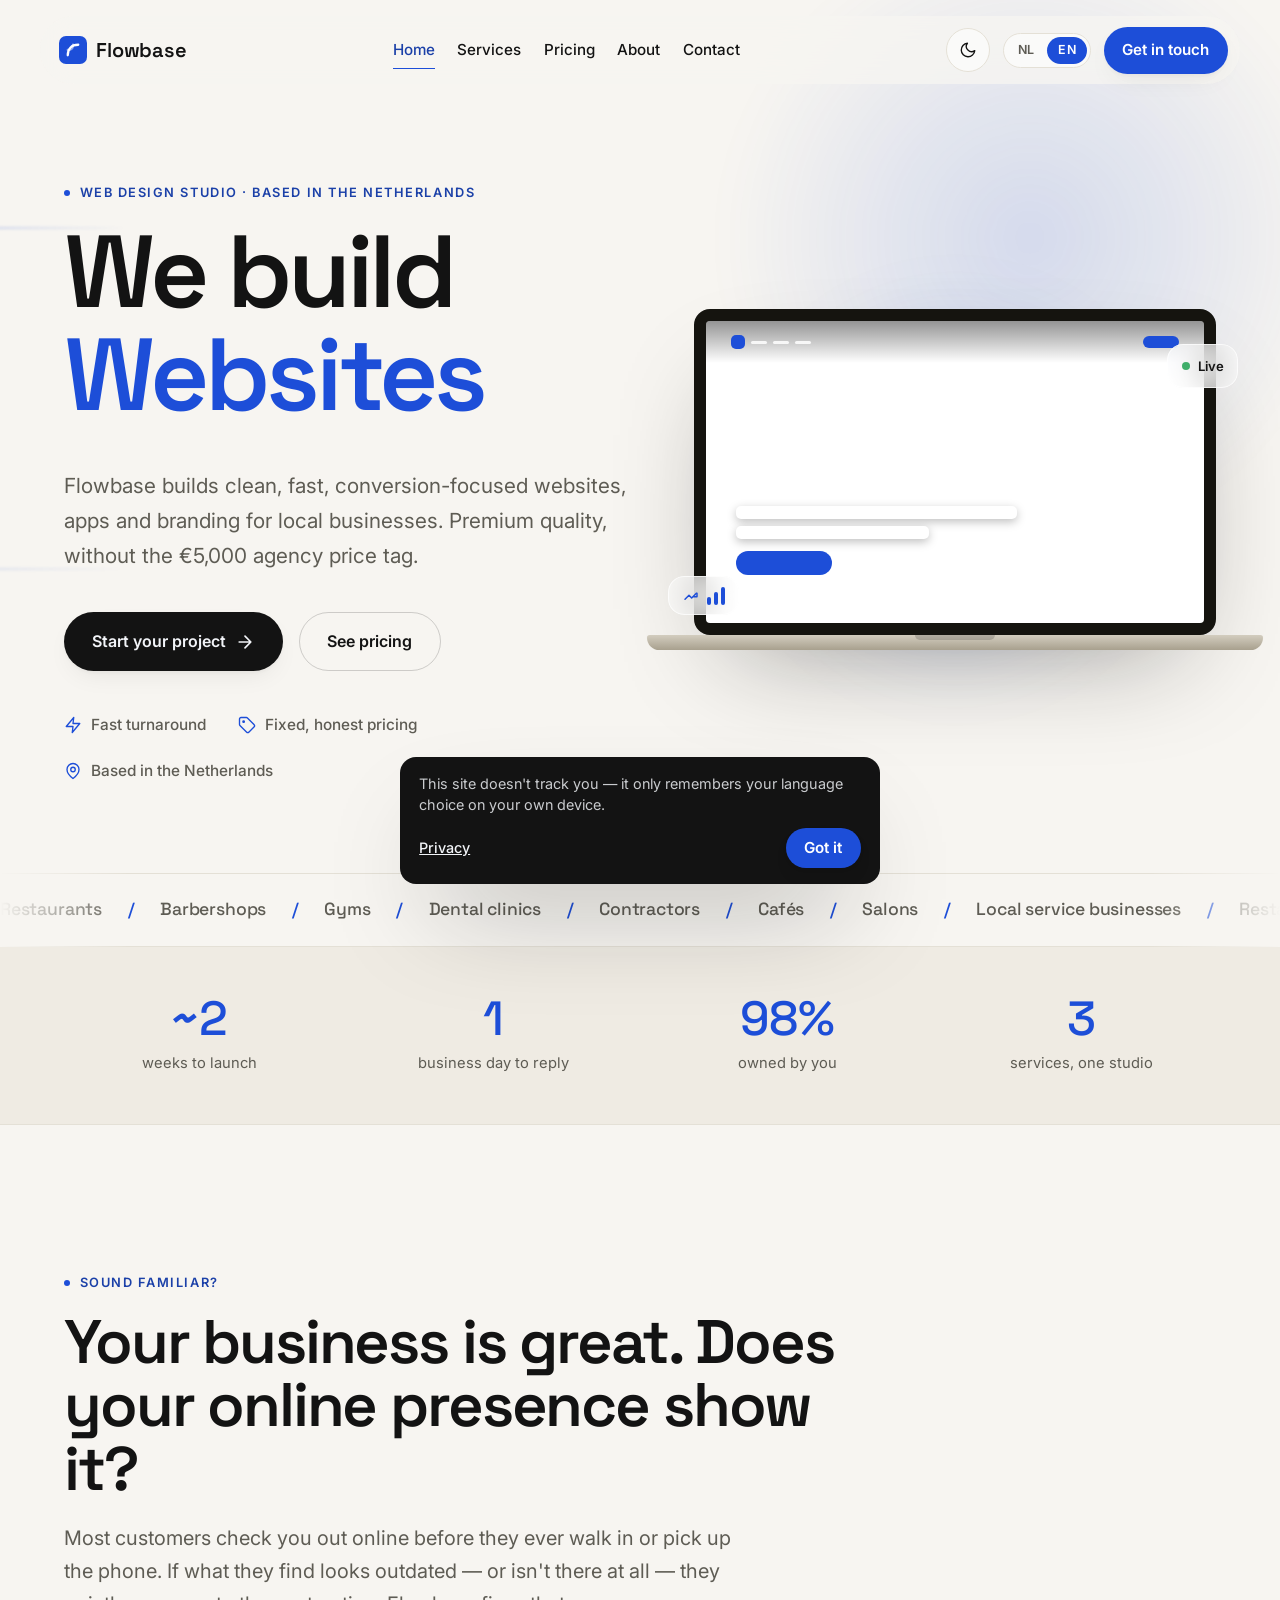
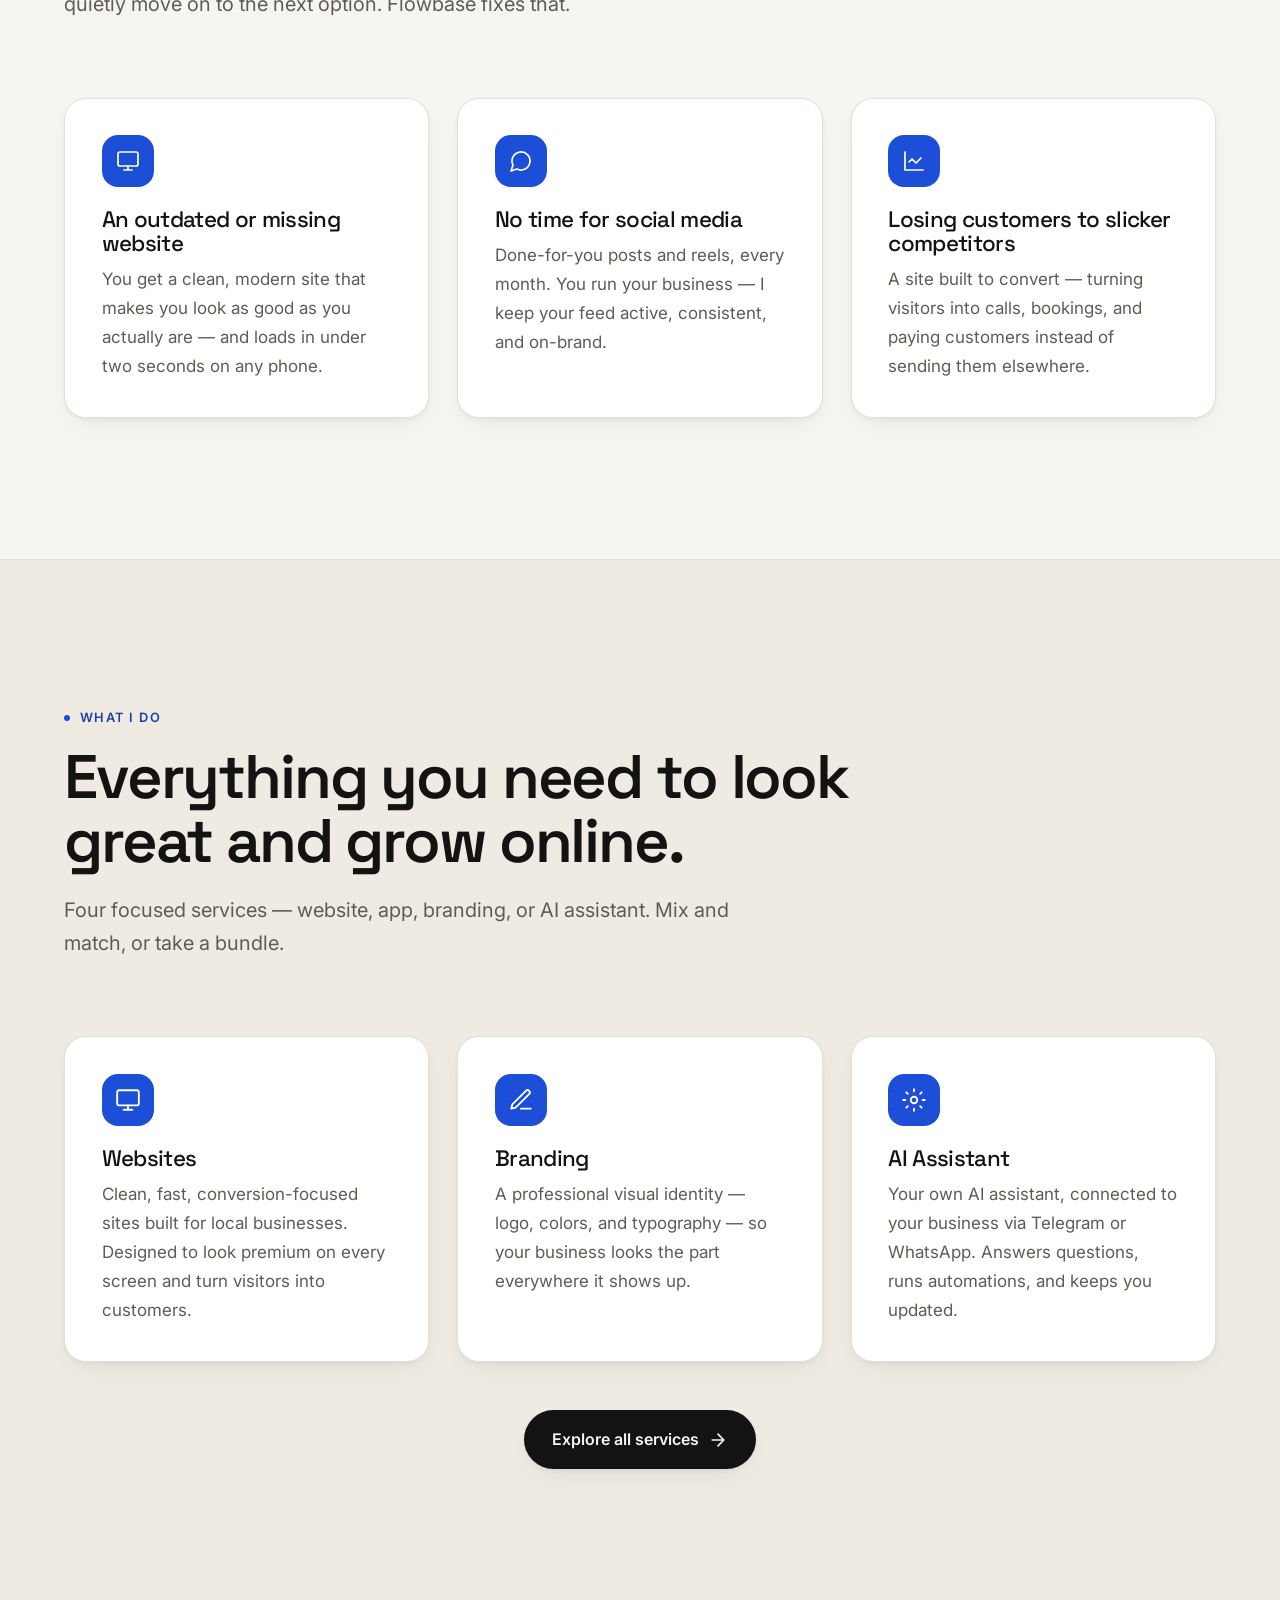
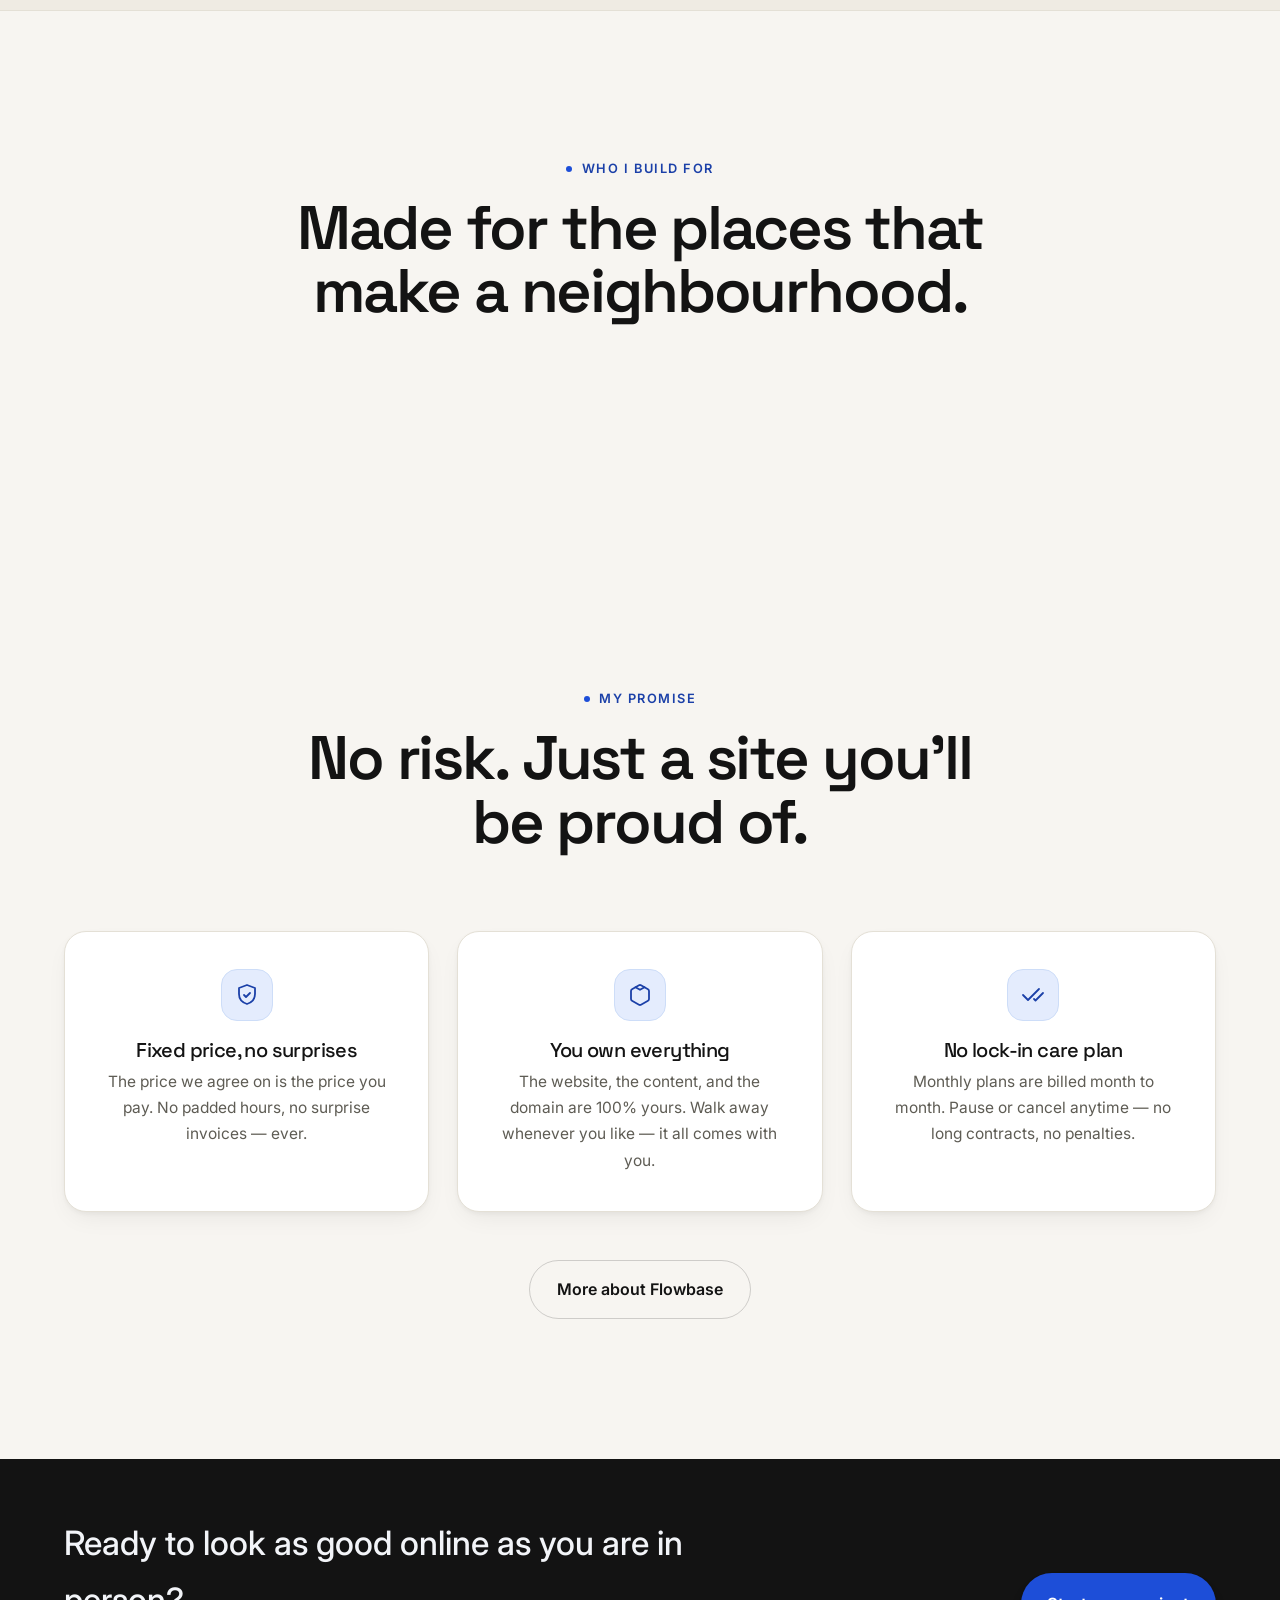
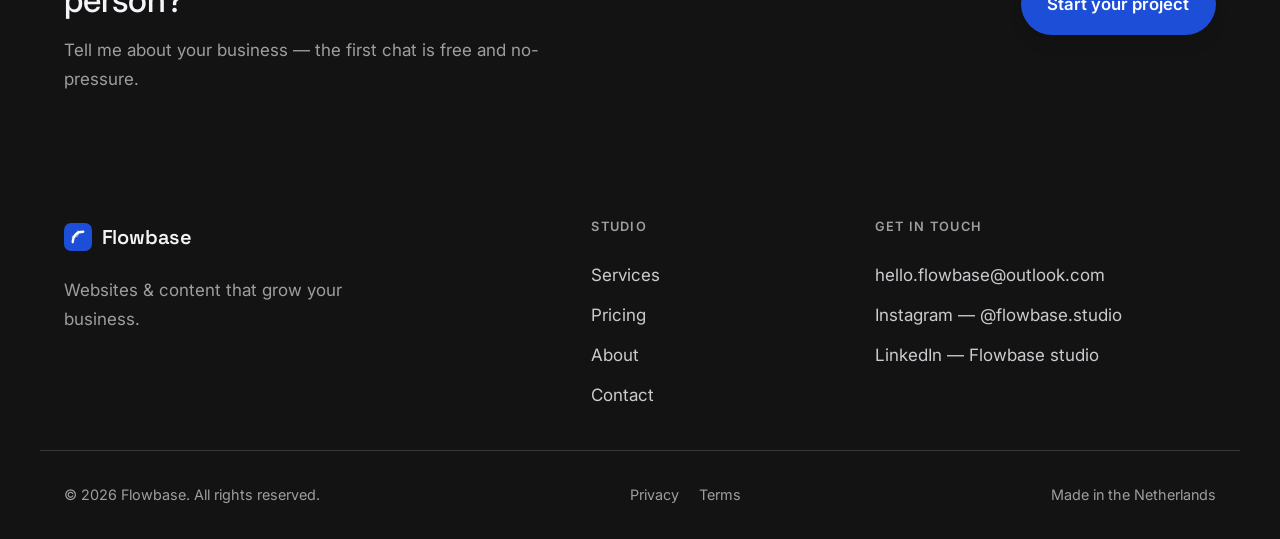
==== commit 2c201f8e: "Remove content/social media service, update to 4 services Services are now: Websites, Apps, Branding" ====
--- a/index.html
+++ b/index.html
@@ -3,14 +3,14 @@
 <head>
   <meta charset="UTF-8" />
   <meta name="viewport" content="width=device-width, initial-scale=1.0" />
-  <title>Flowbase — Websites & content that grow your business</title>
-  <meta name="description" content="Flowbase is a web design & content studio for local businesses in the Netherlands. Clean, fast, conversion-focused websites — plus ongoing social content." />
+  <title>Flowbase — Websites, apps &amp; branding for local businesses</title>
+  <meta name="description" content="Flowbase builds websites, apps, branding and AI assistants for local businesses in the Netherlands. Clean, fast, conversion-focused — without the agency price tag." />
   <meta name="theme-color" content="#F7F5F1" />
 
   <!-- Open Graph / social preview. Export assets/img/og-image.svg → 1200×630 assets/img/og-image.jpg before launch. -->
   <meta property="og:type" content="website" />
   <meta property="og:site_name" content="Flowbase" />
-  <meta property="og:title" content="Flowbase — Websites & content that grow your business" />
+  <meta property="og:title" content="Flowbase — Websites, apps &amp; branding for local businesses" />
   <meta property="og:description" content="Clean, fast, conversion-focused websites for local businesses in the Netherlands — without the agency price tag." />
   <meta property="og:url" content="https://flowbase.nl/" />
   <meta property="og:image" content="https://flowbase.nl/assets/img/og-image.jpg" />
@@ -19,7 +19,7 @@
   <meta property="og:locale" content="nl_NL" />
   <meta property="og:locale:alternate" content="en_US" />
   <meta name="twitter:card" content="summary_large_image" />
-  <meta name="twitter:title" content="Flowbase — Websites & content that grow your business" />
+  <meta name="twitter:title" content="Flowbase — Websites, apps &amp; branding for local businesses" />
   <meta name="twitter:image" content="https://flowbase.nl/assets/img/og-image.jpg" />
 
   <link rel="icon" href="assets/img/favicon.svg" type="image/svg+xml" />
@@ -48,8 +48,8 @@
     ],
     "makesOffer": [
       { "@type": "Offer", "itemOffered": { "@type": "Service", "name": "Website design & build" } },
-      { "@type": "Offer", "itemOffered": { "@type": "Service", "name": "Social content" } },
-      { "@type": "Offer", "itemOffered": { "@type": "Service", "name": "Reels / short-form video" } }
+      { "@type": "Offer", "itemOffered": { "@type": "Service", "name": "Branding & visual identity" } },
+      { "@type": "Offer", "itemOffered": { "@type": "Service", "name": "AI Assistant (Telegram / WhatsApp)" } }
     ]
   }
   </script>
@@ -169,12 +169,11 @@
             <span class="rotate" aria-hidden="true" data-rotate>
               <span class="rotate__word is-active">Websites</span>
             </span>
-            <span class="visually-hidden" data-i18n="hero.rotateAll">websites, content, reels, and growth.</span>
+            <span class="visually-hidden" data-i18n="hero.rotateAll">websites, apps, branding, and growth.</span>
           </h1>
 
           <p class="hero__sub reveal" data-i18n="hero.sub">
-            Flowbase builds clean, fast, conversion-focused websites for local businesses —
-            then keeps them growing with social content that actually gets posted.
+            Flowbase builds clean, fast, conversion-focused websites, apps and branding for local businesses.
             Premium quality, without the €5,000 agency price tag.
           </p>
           <div class="hero__actions reveal">
@@ -336,18 +335,18 @@
 
           <article class="card service-card reveal">
             <div class="service-card__icon" aria-hidden="true">
-              <svg viewBox="0 0 24 24" width="26" height="26" fill="none" stroke="currentColor" stroke-width="1.7" stroke-linecap="round" stroke-linejoin="round"><rect x="3" y="3" width="7" height="7" rx="1.5"/><rect x="14" y="3" width="7" height="7" rx="1.5"/><rect x="14" y="14" width="7" height="7" rx="1.5"/><rect x="3" y="14" width="7" height="7" rx="1.5"/></svg>
-            </div>
-            <h3 data-i18n="svc2.title">Social Content</h3>
-            <p data-i18n="svc2.body">Monthly graphics and captions that keep your social media active and consistent — so you stay top of mind without lifting a finger.</p>
+              <svg viewBox="0 0 24 24" width="26" height="26" fill="none" stroke="currentColor" stroke-width="1.7" stroke-linecap="round" stroke-linejoin="round"><path d="M12 20h9"/><path d="M16.5 3.5a2.12 2.12 0 0 1 3 3L7 19l-4 1 1-4 12.5-12.5z"/></svg>
+            </div>
+            <h3 data-i18n="svc2.title">Branding</h3>
+            <p data-i18n="svc2.body">A professional visual identity — logo, colors, and typography — so your business looks the part everywhere it shows up.</p>
           </article>
 
           <article class="card service-card reveal">
             <div class="service-card__icon" aria-hidden="true">
-              <svg viewBox="0 0 24 24" width="26" height="26" fill="none" stroke="currentColor" stroke-width="1.7" stroke-linecap="round" stroke-linejoin="round"><rect x="2" y="2" width="20" height="20" rx="3"/><path d="M7 2v20M17 2v20M2 12h20M2 7h5M2 17h5M17 17h5M17 7h5"/></svg>
-            </div>
-            <h3 data-i18n="svc3.title">Reels</h3>
-            <p data-i18n="svc3.body">Short-form video, edited from your own footage. Eye-catching reels that earn reach and show off what makes your business special.</p>
+              <svg viewBox="0 0 24 24" width="26" height="26" fill="none" stroke="currentColor" stroke-width="1.7" stroke-linecap="round" stroke-linejoin="round"><circle cx="12" cy="12" r="3"/><path d="M12 2v2M12 20v2M4.93 4.93l1.41 1.41M17.66 17.66l1.41 1.41M2 12h2M20 12h2M6.34 17.66l-1.41 1.41M19.07 4.93l-1.41 1.41"/></svg>
+            </div>
+            <h3 data-i18n="svc3.title">AI Assistant</h3>
+            <p data-i18n="svc3.body">Your own AI assistant, connected to your business via Telegram or WhatsApp. Answers questions, runs automations, and keeps you updated.</p>
           </article>
         </div>
 
--- a/assets/css/styles.css
+++ b/assets/css/styles.css
@@ -1169,6 +1169,8 @@
   .offer { padding: 1.6rem; }
   .content-tables { grid-template-columns: 1fr; gap: 1.8rem; }
   .care-grid, .wa-grid { grid-template-columns: 1fr; }
+  .stabs__nav { width: 100%; }
+  .stab { flex: 1 1 auto; text-align: center; }
   .care__ticks { grid-template-columns: 1fr; }
   .buy__groups { grid-template-columns: 1fr; }
   .bestfor-row, .billing-row { justify-content: center; }
@@ -1179,6 +1181,71 @@
   .has-cookie .to-top { bottom: 6.6rem; }
   .has-mobilebar .to-top { bottom: 5.4rem; }
   .has-mobilebar .cookie { bottom: 5.4rem; }
+}
+
+/* ---------- bundle cards ---------- */
+.bun-grid { display: grid; grid-template-columns: 1fr; gap: 1.5rem; align-items: start; }
+.bun-card { display: flex; flex-direction: column; min-width: 0; background: rgba(255,255,255,.07); border: 1px solid var(--border-on-dark); border-radius: var(--r-xl); padding: clamp(1.8rem,3vw,2.4rem); }
+.bun-card--pop { background: var(--surface); color: var(--text); border-color: transparent; box-shadow: var(--shadow-xl), 0 0 0 2px var(--accent); transform: translateY(-8px); }
+.bun-card--pop .bun-card__tag { color: var(--muted); }
+.bun-card__head { margin-bottom: 1.2rem; }
+.bun-card__name { font-family: var(--font-display); font-weight: 600; font-size: 1.5rem; letter-spacing: -0.025em; color: var(--text-on-dark); }
+.bun-card--pop .bun-card__name { color: var(--text); }
+.bun-card__tag { color: var(--muted-on-dark); font-size: .95rem; margin-top: .35rem; line-height: 1.4; }
+.bun-toggle { display: flex; width: fit-content; max-width: 100%; gap: 2px; padding: 3px; background: rgba(255,255,255,.1); border: 1px solid rgba(255,255,255,.15); border-radius: var(--r-pill); margin-bottom: 1.4rem; }
+.bun-card--pop .bun-toggle { background: var(--paper-2); border-color: var(--border); }
+.bun-toggle__btn { font-family: var(--font-body); font-size: .82rem; font-weight: 600; border: 0; background: transparent; color: rgba(255,255,255,.6); padding: .45rem 1.1rem; border-radius: var(--r-pill); cursor: pointer; transition: background .2s, color .2s; }
+.bun-card--pop .bun-toggle__btn { color: var(--muted); }
+.bun-toggle__btn.is-active { background: var(--accent); color: #fff; }
+.bun-price { margin-bottom: 1.1rem; }
+.bun-price__was { display: block; font-size: .92rem; color: var(--muted-on-dark); text-decoration: line-through; }
+.bun-card--pop .bun-price__was { color: var(--muted); }
+.bun-price__now { display: block; font-family: var(--font-display); font-weight: 600; font-size: clamp(2rem,3vw,2.6rem); letter-spacing: -0.03em; color: var(--accent); line-height: 1.1; }
+.bun-price__save { display: inline-flex; align-items: center; gap: .35rem; margin-top: .4rem; font-size: .76rem; font-weight: 700; letter-spacing: .03em; text-transform: uppercase; color: var(--accent-deep); background: var(--accent-soft); border: 1px solid #cdddf8; padding: .28rem .65rem; border-radius: var(--r-pill); }
+.bun-card__free { font-size: .88rem; color: var(--muted-on-dark); margin-bottom: 1.2rem; display: flex; align-items: center; gap: .5rem; }
+.bun-card__free::before { content: ''; width: 6px; height: 6px; flex: 0 0 auto; border-radius: 50%; background: var(--accent); }
+.bun-card--pop .bun-card__free { color: var(--muted); }
+.bun-card .ticks li { color: var(--text-on-dark); }
+.bun-card--pop .ticks li { color: var(--text); }
+.bun-card .ticks li::before { background-color: var(--accent); }
+.bun-card__for { font-size: .88rem; color: var(--muted-on-dark); margin-top: 1.2rem; padding-top: 1.1rem; border-top: 1px solid var(--border-on-dark); line-height: 1.5; }
+.bun-card--pop .bun-card__for { color: var(--muted); border-top-color: var(--border); }
+.bun-card__after { font-size: .82rem; color: var(--muted-on-dark); margin-top: .5rem; }
+.bun-card--pop .bun-card__after { color: var(--muted); }
+.bun-card .btn { margin-top: 1.4rem; }
+
+/* bundle comparison table */
+.bun-compare__wrap { margin-top: clamp(2.5rem,5vw,4rem); overflow-x: auto; max-width: 100%; }
+.bun-compare__title { font-family: var(--font-display); font-weight: 600; font-size: clamp(1.15rem,1.8vw,1.45rem); letter-spacing: -0.02em; color: var(--text-on-dark); margin-bottom: 1.2rem; }
+.bun-compare { width: 100%; border-collapse: collapse; min-width: 500px; }
+.bun-compare th, .bun-compare td { padding: .85rem 1rem; text-align: left; border-bottom: 1px solid var(--border-on-dark); font-size: .91rem; color: var(--muted-on-dark); }
+.bun-compare thead th { font-weight: 700; font-size: .76rem; letter-spacing: .08em; text-transform: uppercase; }
+.bun-compare tbody th { font-weight: 600; color: var(--text-on-dark); }
+.bun-compare .bun-compare__pop { color: var(--text-on-dark); font-weight: 600; }
+.bun-compare .bun-compare__yes { color: var(--accent); font-weight: 700; font-size: 1.05rem; }
+.bun-compare .bun-compare__no { color: var(--muted-on-dark); }
+.bun-compare .bun-compare__price { font-family: var(--font-display); font-weight: 600; color: var(--accent); font-size: 1rem; }
+
+/* service tabs */
+.stabs__nav { display: flex; gap: 4px; padding: 4px; background: var(--paper-2); border: 1px solid var(--border); border-radius: var(--r-pill); width: fit-content; margin: 0 auto clamp(2rem,4vw,2.6rem); flex-wrap: wrap; justify-content: center; }
+.stab { font-family: var(--font-body); font-size: .84rem; font-weight: 600; border: 0; background: transparent; color: var(--muted); padding: .55rem 1.15rem; border-radius: var(--r-pill); cursor: pointer; transition: background .2s, color .2s; white-space: nowrap; }
+.stab.is-active { background: var(--ink); color: var(--text-on-dark); }
+.stabs__panel { display: none; }
+.stabs__panel.is-active { display: block; }
+
+/* AI Assistant card */
+.ai-card { display: grid; grid-template-columns: 1fr; gap: 2rem; align-items: start; }
+.ai-card__prices { display: flex; gap: 2.5rem; flex-wrap: wrap; align-items: flex-end; margin-bottom: 1.4rem; }
+.ai-price { display: flex; flex-direction: column; gap: .2rem; }
+.ai-price__label { font-size: .72rem; font-weight: 700; letter-spacing: .09em; text-transform: uppercase; color: var(--muted); }
+.ai-price__amount { font-family: var(--font-display); font-weight: 600; font-size: clamp(1.8rem,2.8vw,2.4rem); letter-spacing: -0.03em; color: var(--accent); line-height: 1; }
+.ai-price__unit { font-size: .88rem; color: var(--muted); }
+.ai-card__extra { font-size: .88rem; color: var(--muted); margin-top: .8rem; }
+
+@media (min-width: 681px) {
+  .bun-grid { grid-template-columns: repeat(3, 1fr); }
+  .bun-card--pop { transform: translateY(-8px); }
+  .ai-card { grid-template-columns: 1fr 1fr; gap: 2rem 3.5rem; }
 }
 
 /* ---------- cross-page view transitions (smooth MPA navigation) ---------- */
